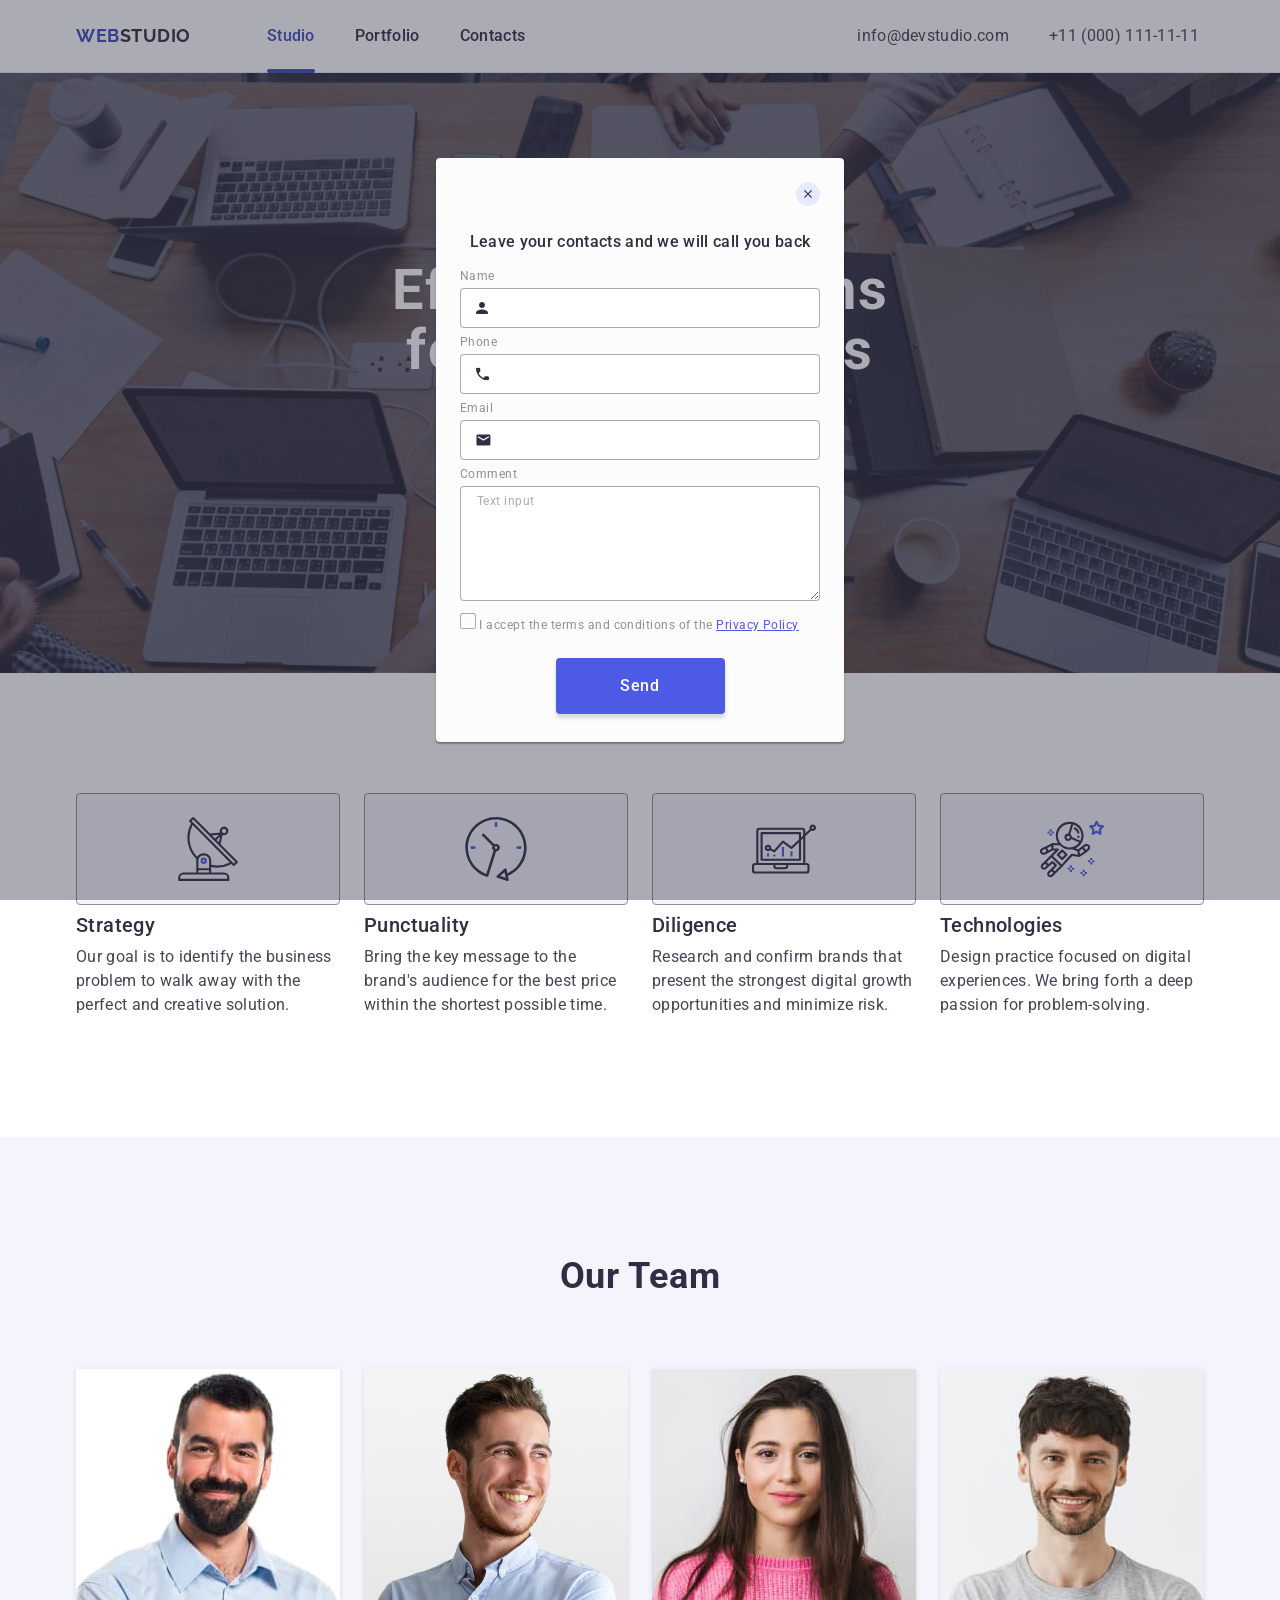
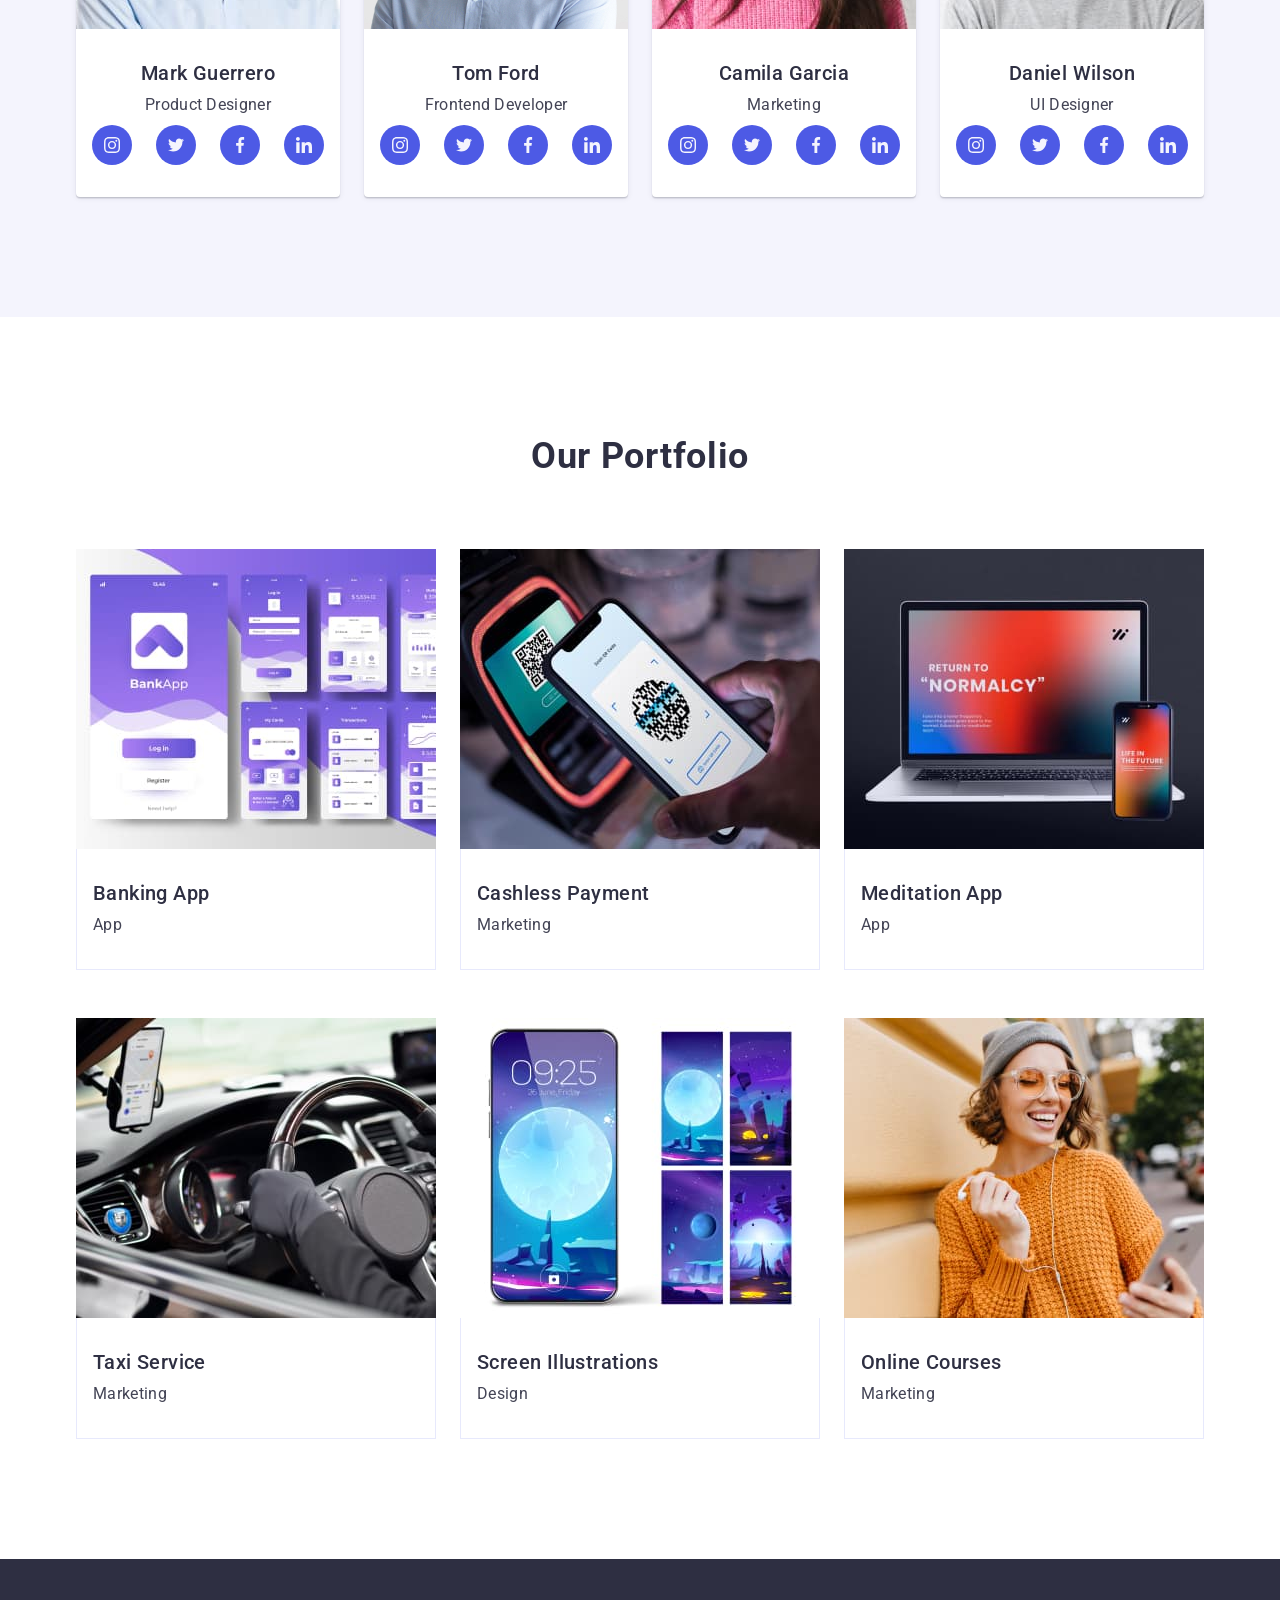
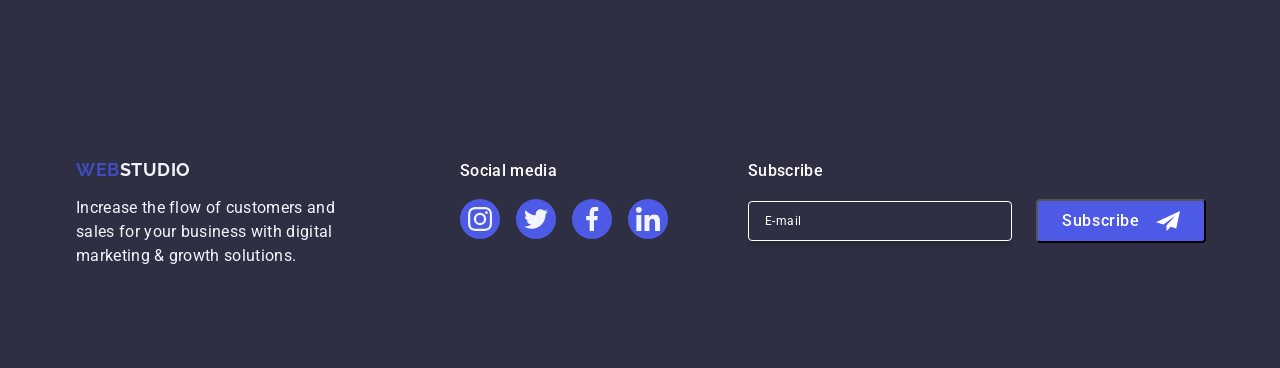
==== index.html @ b4b8e23f "update" ====
<!DOCTYPE html>
<html lang="en">
  <head>
    <meta charset="UTF-8">
    <meta name="viewport" content="width=device-width, initial-scale=1.0">
    <link rel="preconnect" href="https://fonts.googleapis.com">
    <link rel="preconnect" href="https://fonts.gstatic.com" crossorigin>
    <link
      href="https://fonts.googleapis.com/css2?family=Raleway:wght@700&family=Roboto:wght@400;500;700&display=swap"
      rel="stylesheet">
    <link
      rel="stylesheet"
      href="https://cdnjs.cloudflare.com/ajax/libs/modern-normalize/2.0.0/modern-normalize.min.css">
    <link rel="stylesheet" href="./css/styles.css">
    <title>Document</title>
  </head>

  <body>
    <!-- Header section -->
    <header class="header">
      <div class="container">
        <nav class="header__menu">
          <a class="logo" href="./index.html"
            >Web<span class="logo__header">Studio</span></a>
          <ul class="header__list">
            <li class="header__item">
              <a
                class="header__link header__link--effect header__link--active"
                href="./index.html"
                >Studio</a>
            </li>
            <li class="header__item">
              <a class="header__link header__link--effect" href="">Portfolio</a>
            </li>
            <li class="header__item">
              <a class="header__link header__link--effect" href="">Contacts</a>
            </li>
          </ul>
        </nav>
        <address class="header__address">
          <ul class="address__list">
            <li class="address__item">
              <a
                class="address__link address__link--effect"
                href="mailto:info@devstudio.com"
                >info@devstudio.com
              </a>
            </li>
            <li class="address__item">
              <a
                class="address__link address__link--effect"
                href="tel:+110001111111"
                >+11 (000) 111-11-11
              </a>
            </li>
          </ul>
        </address>
      </div>
    </header>

    <!-- Unique content -->
    <main class="main">
      <!-- Hero section -->
      <section class="hero">
        <div class="container">
          <h1 class="hero__title">Effective Solutions for Your Business</h1>
          <button class="hero__button hero__button--effect" type="button">
            Order Service
          </button>
        </div>
      </section>

      <!-- Our Benefits section -->
      <section class="benefits section">
        <div class="container">
          <h2 class="title visually-hidden">Our benefits</h2>
          <ul class="benefits__list">
            <li class="benefits__item">
              <div class="benefits__icons">
                <svg class="benefits__icon" width="64" height="64">
                  <use href="./images/icons.svg#icon-antenna"></use>
                </svg>
              </div>
              <h3 class="benefits__subtitle">Strategy</h3>
              <p class="benefits__text">
                Our goal is to identify the business problem to walk away with
                the perfect and creative solution.
              </p>
            </li>
            <li class="benefits__item">
              <div class="benefits__icons">
                <svg class="benefits__icon" width="64" height="64">
                  <use href="./images/icons.svg#icon-clock"></use>
                </svg>
              </div>
              <h3 class="benefits__subtitle">Punctuality</h3>
              <p class="benefits__text">
                Bring the key message to the brand's audience for the best price
                within the shortest possible time.
              </p>
            </li>
            <li class="benefits__item">
              <div class="benefits__icons">
                <svg class="benefits__icon" width="64" height="64">
                  <use href="./images/icons.svg#icon-diagram"></use>
                </svg>
              </div>
              <h3 class="benefits__subtitle">Diligence</h3>
              <p class="benefits__text">
                Research and confirm brands that present the strongest digital
                growth opportunities and minimize risk.
              </p>
            </li>
            <li class="benefits__item">
              <div class="benefits__icons">
                <svg class="benefits__icon" width="64" height="64">
                  <use href="./images/icons.svg#icon-astronaut"></use>
                </svg>
              </div>
              <h3 class="benefits__subtitle">Technologies</h3>
              <p class="benefits__text">
                Design practice focused on digital experiences. We bring forth a
                deep passion for problem-solving.
              </p>
            </li>
          </ul>
        </div>
      </section>

      <!-------------------- Our Team section --------------------->
      <section class="team section">
        <div class="container">
          <h2 class="title">Our Team</h2>
          <ul class="team__list">
            <li class="team__item">
              <img
                class="team__img"
                src="./images/Product_Designer.jpg"
                alt="Product Designer"
                width="264">
              <div class="card__content">
                <h3 class="team__subtitle">Mark Guerrero</h3>
                <p class="team__text">Product Designer</p>
                <ul class="socials">
                  <li class="socials__item">
                    <a href="" class="socials__link">
                      <svg class="socials__icon" width="16" height="16">
                        <use href="./images/icons.svg#icon-instagram"></use>
                      </svg>
                    </a>
                  </li>
                  <li class="socials__item">
                    <a href="" class="socials__link">
                      <svg class="socials__icon" width="16" height="16">
                        <use href="./images/icons.svg#icon-twitter"></use>
                      </svg>
                    </a>
                  </li>
                  <li class="socials__item">
                    <a href="" class="socials__link">
                      <svg class="socials__icon" width="16" height="16">
                        <use href="./images/icons.svg#icon-facebook"></use>
                      </svg>
                    </a>
                  </li>
                  <li class="socials__item">
                    <a href="" class="socials__link">
                      <svg class="socials__icon" width="16" height="16">
                        <use href="./images/icons.svg#icon-linkedin"></use>
                      </svg>
                    </a>
                  </li>
                </ul>
              </div>
            </li>
            <li class="team__item">
              <img
                class="team__img"
                src="./images/Frontend_Developer.jpg"
                alt="Frontend Developer"
                width="264">
              <div class="card__content">
                <h3 class="team__subtitle">Tom Ford</h3>
                <p class="team__text">Frontend Developer</p>
                <ul class="socials">
                  <li class="socials__item">
                    <a href="" class="socials__link">
                      <svg class="socials__icon" width="16" height="16">
                        <use href="./images/icons.svg#icon-instagram"></use>
                      </svg>
                    </a>
                  </li>
                  <li class="socials__item">
                    <a href="" class="socials__link">
                      <svg class="socials__icon" width="16" height="16">
                        <use href="./images/icons.svg#icon-twitter"></use>
                      </svg>
                    </a>
                  </li>
                  <li class="socials__item">
                    <a href="" class="socials__link">
                      <svg class="socials__icon" width="16" height="16">
                        <use href="./images/icons.svg#icon-facebook"></use>
                      </svg>
                    </a>
                  </li>
                  <li class="socials__item">
                    <a href="" class="socials__link">
                      <svg class="socials__icon" width="16" height="16">
                        <use href="./images/icons.svg#icon-linkedin"></use>
                      </svg>
                    </a>
                  </li>
                </ul>
              </div>
            </li>
            <li class="team__item">
              <img
                class="team__img"
                src="./images/Marketing.jpg"
                width="264"
                alt="Marketing">
              <div class="card__content">
                <h3 class="team__subtitle">Camila Garcia</h3>
                <p class="team__text">Marketing</p>
                <ul class="socials">
                  <li class="socials__item">
                    <a class="socials__link" href="">
                      <svg class="socials__icon" width="16" height="16">
                        <use href="./images/icons.svg#icon-instagram"></use>
                      </svg>
                    </a>
                  </li>
                  <li class="socials__item">
                    <a href="" class="socials__link">
                      <svg class="socials__icon" width="16" height="16">
                        <use href="./images/icons.svg#icon-twitter"></use>
                      </svg>
                    </a>
                  </li>
                  <li class="socials__item">
                    <a href="" class="socials__link">
                      <svg class="socials__icon" width="16" height="16">
                        <use href="./images/icons.svg#icon-facebook"></use>
                      </svg>
                    </a>
                  </li>
                  <li class="socials__item">
                    <a href="" class="socials__link">
                      <svg class="socials__icon" width="16" height="16">
                        <use href="./images/icons.svg#icon-linkedin"></use>
                      </svg>
                    </a>
                  </li>
                </ul>
              </div>
            </li>
            <li class="team__item">
              <img
                class="team__img"
                src="./images/UI_Designer.jpg"
                alt="UI Designer"
                width="264">
              <div class="card__content">
                <h3 class="team__subtitle">Daniel Wilson</h3>
                <p class="team__text">UI Designer</p>
                <ul class="socials">
                  <li class="socials__item">
                    <a href="" class="socials__link">
                      <svg class="socials__icon" width="16" height="16">
                        <use href="./images/icons.svg#icon-instagram"></use>
                      </svg>
                    </a>
                  </li>
                  <li class="socials__item">
                    <a href="" class="socials__link">
                      <svg class="socials__icon" width="16" height="16">
                        <use href="./images/icons.svg#icon-twitter"></use>
                      </svg>
                    </a>
                  </li>
                  <li class="socials__item">
                    <a href="" class="socials__link">
                      <svg class="socials__icon" width="16" height="16">
                        <use href="./images/icons.svg#icon-facebook"></use>
                      </svg>
                    </a>
                  </li>
                  <li class="socials__item">
                    <a href="" class="socials__link">
                      <svg class="socials__icon" width="16" height="16">
                        <use href="./images/icons.svg#icon-linkedin"></use>
                      </svg>
                    </a>
                  </li>
                </ul>
              </div>
            </li>
          </ul>
        </div>
      </section>

      <!-- Our Portfolio section -->
      <section class="portfolio section">
        <div class="container">
          <h2 class="title">Our Portfolio</h2>
          <ul class="portfolio__list">
            <li class="portfolio__item">
              <div class="wrapper">
                <img
                  class="portfolio__img"
                  src="./images/Banking_App.jpg"
                  alt="Banking App"
                  width="360">
                <p class="overlay">
                  14 Stylish and User-Friendly App Design Concepts · Task
                  Manager App · Calorie Tracker App · Exotic Fruit Ecommerce App
                  · Cloud Storage App
                </p>
              </div>
              <div class="card__content">
                <h3 class="portfolio__subtitle">Banking App</h3>
                <p class="portfolio__text">App</p>
              </div>
            </li>
            <li class="portfolio__item">
              <div class="wrapper">
                <img
                  class="portfolio__img"
                  src="./images/Cashless_Payment.jpg"
                  alt="Cashless Payment"
                  width="360">
                <p class="overlay">
                  14 Stylish and User-Friendly App Design Concepts · Task
                  Manager App · Calorie Tracker App · Exotic Fruit Ecommerce App
                  · Cloud Storage App
                </p>
              </div>
              <div class="card__content">
                <h3 class="portfolio__subtitle">Cashless Payment</h3>
                <p class="portfolio__text">Marketing</p>
              </div>
            </li>
            <li class="portfolio__item">
              <div class="wrapper">
                <img
                  class="portfolio__img"
                  src="./images/Meditation_App.jpg"
                  alt="Meditation App"
                  width="360">
                <p class="overlay">
                  14 Stylish and User-Friendly App Design Concepts · Task
                  Manager App · Calorie Tracker App · Exotic Fruit Ecommerce App
                  · Cloud Storage App
                </p>
              </div>
              <div class="card__content">
                <h3 class="portfolio__subtitle">Meditation App</h3>
                <p class="portfolio__text">App</p>
              </div>
            </li>
            <li class="portfolio__item">
              <div class="wrapper">
                <img
                  class="portfolio__img"
                  src="./images/Taxi_Service.jpg"
                  alt="Taxi Service"
                  width="360">
                <p class="overlay">
                  14 Stylish and User-Friendly App Design Concepts · Task
                  Manager App · Calorie Tracker App · Exotic Fruit Ecommerce App
                  · Cloud Storage App
                </p>
              </div>
              <div class="card__content">
                <h3 class="portfolio__subtitle">Taxi Service</h3>
                <p class="portfolio__text">Marketing</p>
              </div>
            </li>
            <li class="portfolio__item">
              <div class="wrapper">
                <img
                  class="portfolio__img"
                  src="./images/Screen_Illustrations.jpg"
                  alt="Screen Illustrations"
                  width="360">
                <p class="overlay">
                  14 Stylish and User-Friendly App Design Concepts · Task
                  Manager App · Calorie Tracker App · Exotic Fruit Ecommerce App
                  · Cloud Storage App
                </p>
              </div>
              <div class="card__content">
                <h3 class="portfolio__subtitle">Screen Illustrations</h3>
                <p class="portfolio__text">Design</p>
              </div>
            </li>
            <li class="portfolio__item">
              <div class="wrapper">
                <img
                  class="portfolio__img"
                  src="./images/Online_Courses.jpg"
                  alt="Online Courses"
                  width="360">
                <p class="overlay">
                  14 Stylish and User-Friendly App Design Concepts · Task
                  Manager App · Calorie Tracker App · Exotic Fruit Ecommerce App
                  · Cloud Storage App
                </p>
              </div>
              <div class="card__content">
                <h3 class="portfolio__subtitle">Online Courses</h3>
                <p class="portfolio__text">Marketing</p>
              </div>
            </li>
          </ul>
        </div>
      </section>
    </main>

    <!-- Footer section -->
    <footer class="footer">
      <div class="container">
        <div class="footer__logo">
          <a class="logo" href="./index.html"
            >Web<span class="logo__footer">Studio</span>
          </a>
          <p class="footer__text">
            Increase the flow of customers and sales for your business with
            digital marketing & growth solutions.
          </p>
        </div>
        <div class="footer__icons">
          <p class="title__icons">Social media</p>
          <ul class="socials">
            <li class="socials__item">
              <a class="socials__link" href="">
                <svg class="socials__icon" width="24" height="24">
                  <use href="./images/icons.svg#icon-instagram"></use>
                </svg>
              </a>
            </li>
            <li class="socials__item">
              <a href="" class="socials__link">
                <svg class="socials__icon" width="24" height="24">
                  <use href="./images/icons.svg#icon-twitter"></use>
                </svg>
              </a>
            </li>
            <li class="socials__item">
              <a href="" class="socials__link">
                <svg class="socials__icon" width="24" height="24">
                  <use href="./images/icons.svg#icon-facebook"></use>
                </svg>
              </a>
            </li>
            <li class="socials__item">
              <a href="" class="socials__link">
                <svg class="socials__icon" width="24" height="24">
                  <use href="./images/icons.svg#icon-linkedin"></use>
                </svg>
              </a>
            </li>
          </ul>
        </div>
        <!-- Footer form -->
        <div class="footer__subscribe">
        <p class="subscribe__title">Subscribe</p>
        <form class="subscribe__form" name="subscribe">
          <label class="subscribe__filed">
            <input class="subscribe__input" type="email" placeholder="E-mail">
          </label>
          <button class="subscribe__button" type="submit">
            Subscribe
            <svg class="subscribe__icon" width="24" height="24">
              <use href="./images/icons.svg#icon-subscribe">
              </use>
            </svg>
          </button>
        </form>
        </div>
      </div>
    </footer>

    <!-- Modal window -->
    <div class="backdrop is-open">
      <div class="modal">
        <button class="modal__btn" type="button" aria-label="Modal close button">
          <svg class="modal-btn-icon" width="8" height="8">
            <use href="./images/icons.svg#icon-modal-close"></use>
          </svg>
        </button>
        <p class="modal-caption">Leave your contacts and we will call you back</p>
        <form class="modal-form" name="modal">
          <div class="modal__wrapper">
            <label class="form-label" for="user_name">Name</label>
            <div class="form-field">
              <input 
              class="form-input"
              type="text" 
              id="user_name" 
              name="user_name"/>
              <svg class="form-icon" width="12" height="12">
                <use href="./images/icons.svg#icon-modal-name"></use>
              </svg>
            </div>
            <label class="form-label" for="user_phone">Phone</label>
            <div class="form-field">
              <input 
              class="form-input" 
              type="tel" 
              id="user_name" 
              name="user_phone"/>
              <svg class="form-icon" width="13" height="13">
                <use href="./images/icons.svg#icon-modal-phone"></use>
              </svg>
            </div>
            <label class="form-label" for="user_email">Email</label>
            <div class="form-field">
              <input 
              class="form-input" 
              type="email" 
              id="user_name" 
              name="user_email"/>
              <svg class="form-icon" width="15" height="12">
                <use href="./images/icons.svg#icon-modal-email"></use>
              </svg>
            </div>
            <div class="form-field">
              <label class="form-label" for="user_message">Comment</label>
              <textarea 
              class="form-message"
              name="user-message" 
              id="user-message" 
              rows="7" 
              placeholder="Text input"></textarea>
            </div>
            <label class="form__agreement">
              <input class="checkbox visually-hidden" type="checkbox" name="user_agreement">
              <span class="agreement__checkbox" width="16" height="16">
                <svg class="agreement__icon" width="16" height="16">
                <use href="./images/icons.svg#icon-modal-checkbox"></use>
              </svg>
              </span>
              I accept the terms and conditions of the 
              <a class="agreement__link"  href="">Privacy Policy</a>
            </input>
            </label>
            <button class="form__btn"  type="submit">Send</button>
          </div>
        </form>
      </div>
    </div>
  </body>
</html>
---- css/styles.css ----
/* Reset styles */
   h1, h2, h3, h4, h5, h6, p {
      margin: 0;
   }

   ul, ol  {
   list-style-type: none;
   margin: 0;
   padding: 0;
   }

   a {
   color: currentColor;
   text-decoration: none;
   }
   
   button {
   font-family: inherit;
   color: currentColor;
   background-color: transparent;
   cursor: pointer;
   }
   
   img {
   display: block;
   max-width: 100%;
   height: auto;
   }

:focus {
   outline: none;
}

/* Common styles */

body {font-family:"Roboto", sans-serif; 
   background-color: #FFFFFF;
   color: #434455;
}

h2 {
   text-align: center;
   color: #2E2F42;
   font-size: 36px;
   font-weight: 700;
   line-height: 1.11;
   letter-spacing: 0.72px;
   text-transform: capitalize;
}

h3 {
   color: #2E2F42;
   font-size: 20px;
   font-weight: 500;
   line-height: 1.2;
   letter-spacing: 0.4px;
}

p {
   font-size: 16px;
   font-weight: 400;
   line-height: 1.5;
   letter-spacing: 0.32px;
}

.container {
   width: 1158px;
   padding-right: 15px;
   padding-left: 15px;
   margin-right: auto;
   margin-left: auto;
}

.section {
   padding-top: 120px;
   padding-bottom: 120px;
}

.card__content {
   padding-top: 32px;
   padding-bottom: 32px;
}

.visually-hidden {
   position: absolute;
   width: 1px;
   height: 1px;
   margin: -1px;
   border: 0;
   padding: 0;
   white-space: nowrap;
   clip-path: inset(100%);
   clip: rect(0 0 0 0);
   overflow: hidden;
}

 /* Header section */

.header {
   border-bottom: 1px solid #e7e9fc;
   box-shadow: 0px 1px 6px 0px rgba(46, 47, 66, 0.08), 0px 1px 1px 0px rgba(46, 47, 66, 0.16), 0px 2px 1px 0px rgba(46, 47, 66, 0.08);
}

.header .container {
   display: flex;
   align-items: center;
}

.header__menu {
   display: flex;
   align-items: center;
}

.logo {
   display: block;
   margin-right: 76px;

   color: #404bbf;
   font-family: "Raleway", sans-serif;
   font-weight: 700;
   font-size: 18px;
   line-height: 1.17;
   letter-spacing: 0.54px;
   text-transform: uppercase;
}

.logo__header {
   color: #2E2F42;
}

.header__list {
   display: flex;
   margin-right: 332px;
}

.header__item {
   margin-right: 40px;
   
}

.header__item:last-child {
   margin-right: 0;
}

.header__link {
   position: relative;
   display: block;
   padding-top: 24px;
   padding-bottom: 24px;

   color: #2E2F42;
   font-size: 16px;
   font-weight: 500;
   line-height: 1.5;
   letter-spacing: 0.32px;

   transition: color 250ms cubic-bezier(0.4, 0, 0.2, 1);
}

.header__link--active::after {
   content: "";
   position: absolute;
   bottom: -1px;
   display: block;
   width: 100%;
   height: 4px;
   border-radius: 2px;
   background:#404bbf;
}

.header__link--active {
   color:#404bbf;
}

.header__link--effect:focus,
.header__link--effect:hover {
   color: #404bbf;
}

address {
   font-style: normal;
} 

.address__list {
   display: flex;
   gap: 40px;
}

.address__link {
   display: block;
   padding-top: 24px;
   padding-bottom: 24px;
   transition: color 250ms cubic-bezier(0.4, 0, 0.2, 1);
}

.address__link--effect:focus,
.address__link--effect:hover {
   color:#404bbf;
}

.address__link, .benefits__text, .team__text, .portfolio__text {
   color: #434455;
   font-size: 16px;
   line-height: 1.5;
   letter-spacing: 0.32px;
}


/* Hero section */
.hero {
   max-width: 1440px;
   margin-left: auto;
   margin-right: auto;
   padding-top: 188px;
   padding-bottom: 188px;
   
   text-align: center;
   
   background-image: 
   linear-gradient(
      to bottom, 
      rgba(46, 47, 66, 0.70), 
      rgba(46, 47, 66, 0.70)
      ), 
      url(../images/people-office.jpg);
   background-repeat: no-repeat;
   background-size: cover;
   background-position: center;
}

.hero .container {
   padding-top: 0;
   padding-bottom: 0;
   
}

.hero__title {
   max-width: 496px;
   margin-right: auto;
   margin-left: auto;
   margin-bottom: 48px;
   color: #FFF;
   font-size: 56px;
   font-weight: 700;
   line-height: 1.07;
   letter-spacing: 1.12px;
}

.hero__button {
   display: block;
   min-width: 169px;
   height: 56px;
   padding: 15px 31px;
   margin-right: auto;
   margin-left: auto;

   
   background-color: #4D5AE5;
   color: #FFF;
   font-size: 16px;
   font-weight: 500;
   line-height: 1.5;
   letter-spacing: 0.64px;
      
   cursor: pointer;

   border: none;
   border-radius: 4px;
   box-shadow: 0px 4px 4px 0px rgba(0, 0, 0, 0.15);

   
   transition: background-color 250ms cubic-bezier(0.4, 0, 0.2, 1);
}

.hero__button--effect:focus,
.hero__button--effect:hover {
   background-color: #404BBF; 
}

/* Our Benefits section */
.benefits__list {
   display: flex;
   gap: 24px;
}

.benefits__item {
   width: 264px;
}

.benefits__subtitle {
   margin-bottom: 8px;
}

.benefits__icons {
   display: flex;
   width: 264px;
   height: 112px;
   justify-content: center;
   align-items: center;
   background-color: #F4F4FD;
   border: 1px solid #8E8F99;
   border-radius: 4px;
   margin-bottom: 8px;
   }


/* Our Team section */
.team {
   background-color: #F4F4FD;
}

.team .title {
   margin-bottom: 72px;
}

.team__list {
   display: flex;
   gap: 24px;
}

.team__item {
   background-color: #FFFFFF;
   border-radius: 0px 0px 4px 4px;
   box-shadow: 0px 2px 1px 0px rgba(46, 47, 66, 0.08), 0px 1px 1px 0px rgba(46, 47, 66, 0.16), 0px 1px 6px 0px rgba(46, 47, 66, 0.08);
   transition: box-shadow 2550ms cubic-bezier(0.4, 0, 0.2, 1);;
}

.team__item:hover,
.team__item:focus { 
   box-shadow: 0px 1px 6px rgba(46, 47, 66, 0.08),
         0px 1px 1px rgba(46, 47, 66, 0.16),
         0px 1px 1px rgba(46, 47, 66, 0.08);
}

.team .card__content {
   text-align: center;
}

.team__subtitle {
   margin-bottom: 8px;
}

.socials {
   display: flex;
   justify-content: center;
   align-items: center;
   gap: 24px;
   margin-top: 8px;
}

.socials__item {
   width: 40px;
   height: 40px;
}

.socials__link {
   display: flex;
   justify-content: center;
   align-items: center;
   width: 100%;
   height: 100%;
   fill:#f4f4fd;
   background-color: #4D5AE5;
   border-radius: 50%;
   transition: background-color 250ms cubic-bezier(0.4, 0, 0.2, 1);
   
}
.socials__link:hover,
.socials__link:focus {
   background-color: #404BBF;
}


/* Our Portfolio section */

.portfolio .title {
   margin-bottom: 72px;
}

.portfolio__list {
   display: flex;
   flex-wrap: wrap;
   column-gap: 24px;
   row-gap: 48px;
}

.portfolio__item {
   width: calc((100% - 48px) / 3);
   
   transition: box-shadow 250ms cubic-bezier(0.4, 0, 0.2, 1);
   transform: translateY();
}

.portfolio__item:hover,
.portfolio__item:focus {
box-shadow: 0px 1px 6px rgba(46, 47, 66, 0.08),
      0px 1px 1px rgba(46, 47, 66, 0.16),
      0px 2px 1px rgba(46, 47, 66, 0.08);
}

.portfolio__item:hover .overlay {
   transform: translateY(0);
   
}

.portfolio .card__content {
   padding: 32px 16px;
   border: 1px solid #e7e9fc;
   border-top: none;
}

.portfolio__subtitle {
   margin-bottom: 8px;
}

.wrapper {
   position: relative;
   overflow: hidden;
}
.overlay {
   position:absolute;
   bottom: 0;
   left: 0;
   width: 100%;
   height: 100%;
   display: flex;
   justify-content: center;
   padding: 40px 32px;
   background-color: #4D5AE5;

   color: #F4F4FD;
   font-family: Roboto;
   transform: translateY(100%);
   transition: transform 250ms cubic-bezier(0.4, 0, 0.2, 1);
}

/* Footer section */
.footer {
   background-color: #2E2F42;
   padding-top: 100px;
   padding-bottom: 100px;
}

.footer .container {
   display: flex;
   align-items: baseline;
}

.footer__logo {
   margin-right: 120px;
}

.footer .logo {
   display: inline-block;
   margin-bottom: 16px;
}

.logo__footer {
   color: #F4F4FD;
}

.footer__text {
   width: 264px;
   color: #F4F4FD;
}

.title__icons {
   margin-bottom: 16px;
   color: white;
   font-family: Roboto;
   font-size: 16px;
   font-style: normal;
   font-weight: 500;
   line-height: 24px;
   letter-spacing: 0.32px;
}

.footer__icons {
   margin-right: 80px;
}

.footer__icons .socials {
   gap: 16px;
}

.footer__icons .socials__link:hover,
.footer__icons .socials__link:focus {
   background-color: #31D0AA;
}

.footer__subscribe {
   justify-content: center;
   align-items: center;
}

.subscribe__title {
   margin-top: 100px;
   color: var(--WHITE, #FFF);
   font-family: Roboto;
   font-size: 16px;
   font-style: normal;
   font-weight: 500;
   line-height: 1.5; 
   letter-spacing: 0.32px;
}

.subscribe__form {
   display: flex;
   margin-top: 16px;
   align-items: center;
   gap: 24px;
}

.subscribe__input {
   width: 264px;
   height: 40px;
   padding: 8px 16px;

   border-radius: 4px;
   border: 1px solid #FFF;
   box-shadow: 0px 4px 4px 0px rgba(0, 0, 0, 0.15);
   background: #2E2F42;
   outline: transparent;
   color: #FFF;
   font-family: Roboto;
   font-size: 12px;
   line-height: 2.0; 
   letter-spacing: 0.48px;
}

.subscribe__input::placeholder {
   color: currentColor;
}

.subscribe__input:focus {
   border-color: #4D5AE5;
}

.subscribe__button {
   display: flex;
   color: #FFF;
   gap: 16px;
   padding: 8px 24px;
   border-radius: 4px;
   background: #4D5AE5;

   text-align: center;
   font-family: Roboto;
   font-size: 16px;
   font-weight: 500;
   line-height: 1.5; 
   letter-spacing: 0.64px;
}

.subscribe__icon {
   fill: #FFFFFF;
}

/* Modal window */
.backdrop {
   position: fixed;
   top: 0;
   left: 0;
   display: flex;
   align-items: center;
   justify-content: center;
   width: 100vw;
   height: 100vh;
   background-color: rgba(46, 47, 66, 0.4);
   transition: opacity 250ms  ecubic-bezier(0.4, 0, 0.2, 1)n, visibility 250ms cubic-bezier(0.4, 0, 0.2, 1);
   opacity: 0;
   visibility: hidden;
   pointer-events: none;
}

.backdrop.is-open {
   opacity: 1;
   visibility: visible;
   pointer-events: initial;
}

.modal {
   position: relative;
   width: 408px;
   min-height: 584px;
   border-radius: 4px;
   box-shadow: 0 1px 1px 0 rgba(0, 0, 0, 0.14), 0 1px 3px 0 rgba(0, 0, 0, 0.12), 0 2px 1px 0 rgba(0, 0, 0, 0.2);
   background: #FCFCFC;
   padding: 24px;
   padding-top: 72px;
   }

.modal__btn {
   position: absolute;
   top: 24px;
   right: 24px;

   display: flex;
   align-items: center;
   justify-content: center;

   width: 24px;
   height: 24px;

   border-radius: 50%;
   border: 1px solid #E7E9FC;
   background-color: #E7E9FC;
   transition: border-color 250ms cubic-bezier(0.4, 0, 0.2, 1);
}

.modal-btn-icon {
   fill: #2E2F42;
}

.modal__btn:focus {
   background-color: #404BBF;
} 

.modal-caption {
   margin-bottom: 16px;
   color: #2E2F42;
   text-align: center;
   font-family: Roboto;
   font-size: 16px;
   font-weight: 500;
   line-height: 1.5; 
   letter-spacing: 0.32px;
}

.modal-wrapper {
   margin-bottom: 16px;
}
.form-label {
   display: block;
   margin-bottom: 4px;
   color:  #8E8F99;
   font-family: Roboto;
   font-size: 12px;
   line-height: 1.16;
   letter-spacing: 0.48px;
}

.form-field {
   position: relative;
   margin-bottom: 8px;
}

.form-input {
   width: 100%;
   height: 40px;
   padding-left: 38px;
   border-radius: 4px;
   border: 1px solid #2E2F4266;
   outline: none;
   transition: border-color 250ms cubic-bezier(0.4, 0, 0.2, 1);

   font-family: Roboto;
   font-size: 12px;
   font-weight: 400;
   line-height: 1.16; 
   letter-spacing: 0.48px;
}

.form-input:focus {
   border-color: #4D5AE5;
}

.form-icon {
   position: absolute;
   top: 50%;
   left: 16px;
   transform: translateY(-50%);
   fill: #2E2F42;
   transition: border-color 200ms cubic-bezier(0.4, 0, 0.2, 1);
}

.form-input:focus + .form-icon {
   fill: #4D5AE5;
}

.form-message {
   width: 100%;
   border-radius: 4px;
   border: 1px solid #2E2F4266;
   outline: none;
   padding: 8px 16px;
   font-family: Roboto;
   font-size: 12px;
   font-weight: 400;
   line-height: 1.16; 
   letter-spacing: 0.48px;

   transition: border-color 250ms cubic-bezier(0.4, 0, 0.2, 1);
}

.form-message:focus {
   border-color: #4D5AE5;
}

.form-message::placeholder {
   color: #2E2F4266;
}

.form__agreement {
   display: block;
   margin-bottom: 24px;

   color: #8E8F99;
   font-family: Roboto;
   font-size: 12px;
   font-weight: 400;
   line-height: 1.16;
   letter-spacing: 0.48px;

   user-select: none;
}

.checkbox:checked + .agreement__checkbox {
   background-color: #404BBF;
   border-color: #404BBF;
}

.checkbox:checked + .agreement__checkbox > .agreement__icon {
   opacity: 1;
}

.agreement__checkbox {
   display: inline-flex;
   align-items: center;
   justify-content: center;
   width: 16px;
   height: 16px;

   border-radius: 2px;
   border: 1px solid rgba(46, 47, 66, 0.40);

   cursor: pointer;
}

.agreement__icon {
   opacity: 0;
}

.agreement__link {
   color: #4D5AE5;
   font-family: Roboto;
   font-size: 12px;
   line-height: 1.33;
   letter-spacing: 0.48px;
   text-decoration-line: underline;
}

.form__btn {
   display: block;
   min-width: 169px;
   min-height: 56px;
   padding: 15px 31px;
   margin-right: auto;
   margin-left: auto;

   
   background-color: #4D5AE5;
   color: #FFF;
   font-size: 16px;
   font-weight: 500;
   line-height: 1.5;
   letter-spacing: 0.64px;
      
   cursor: pointer;

   border: none;
   border-radius: 4px;
   box-shadow: 0px 4px 4px 0px rgba(0, 0, 0, 0.15);

   transition: border-color 250ms cubic-bezier(0.4, 0, 0.2, 1);
}

.form__btn:focus,
.form__btn:hover {
   background-color: #404BBF;

}
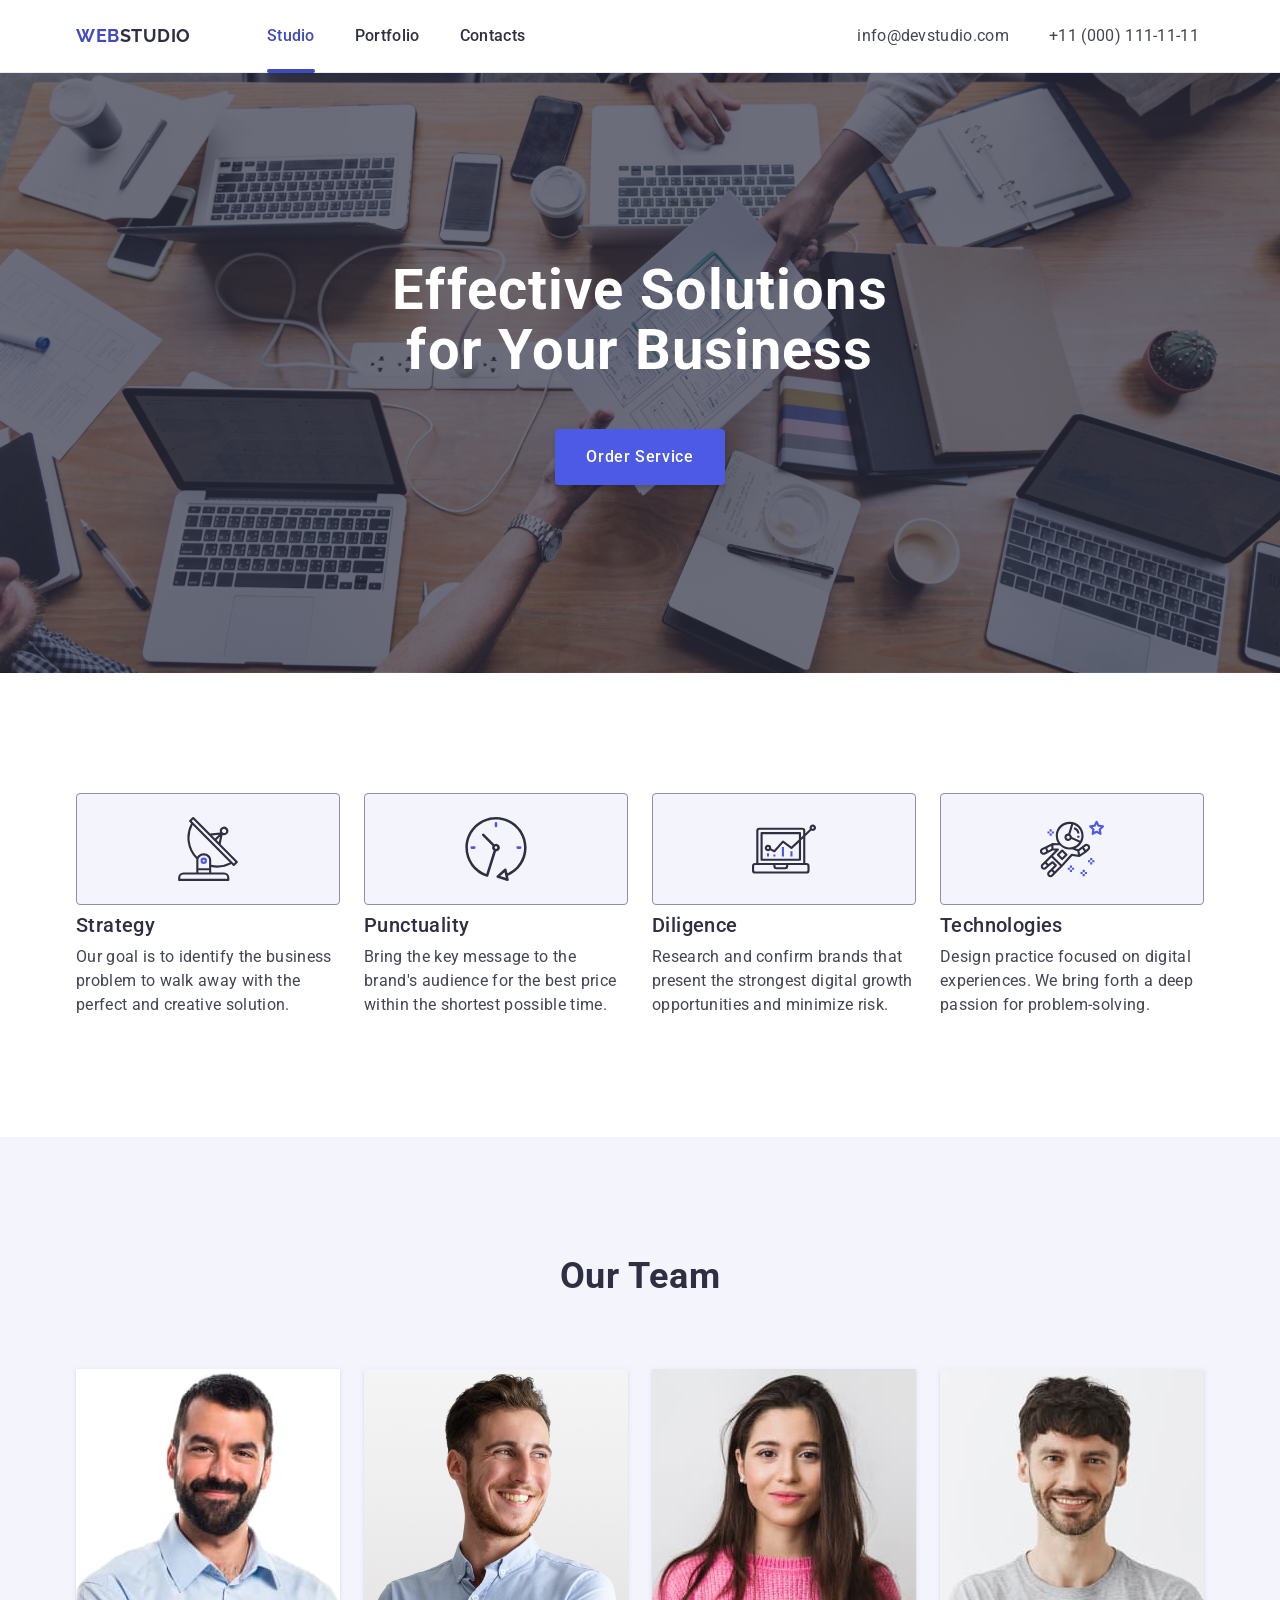
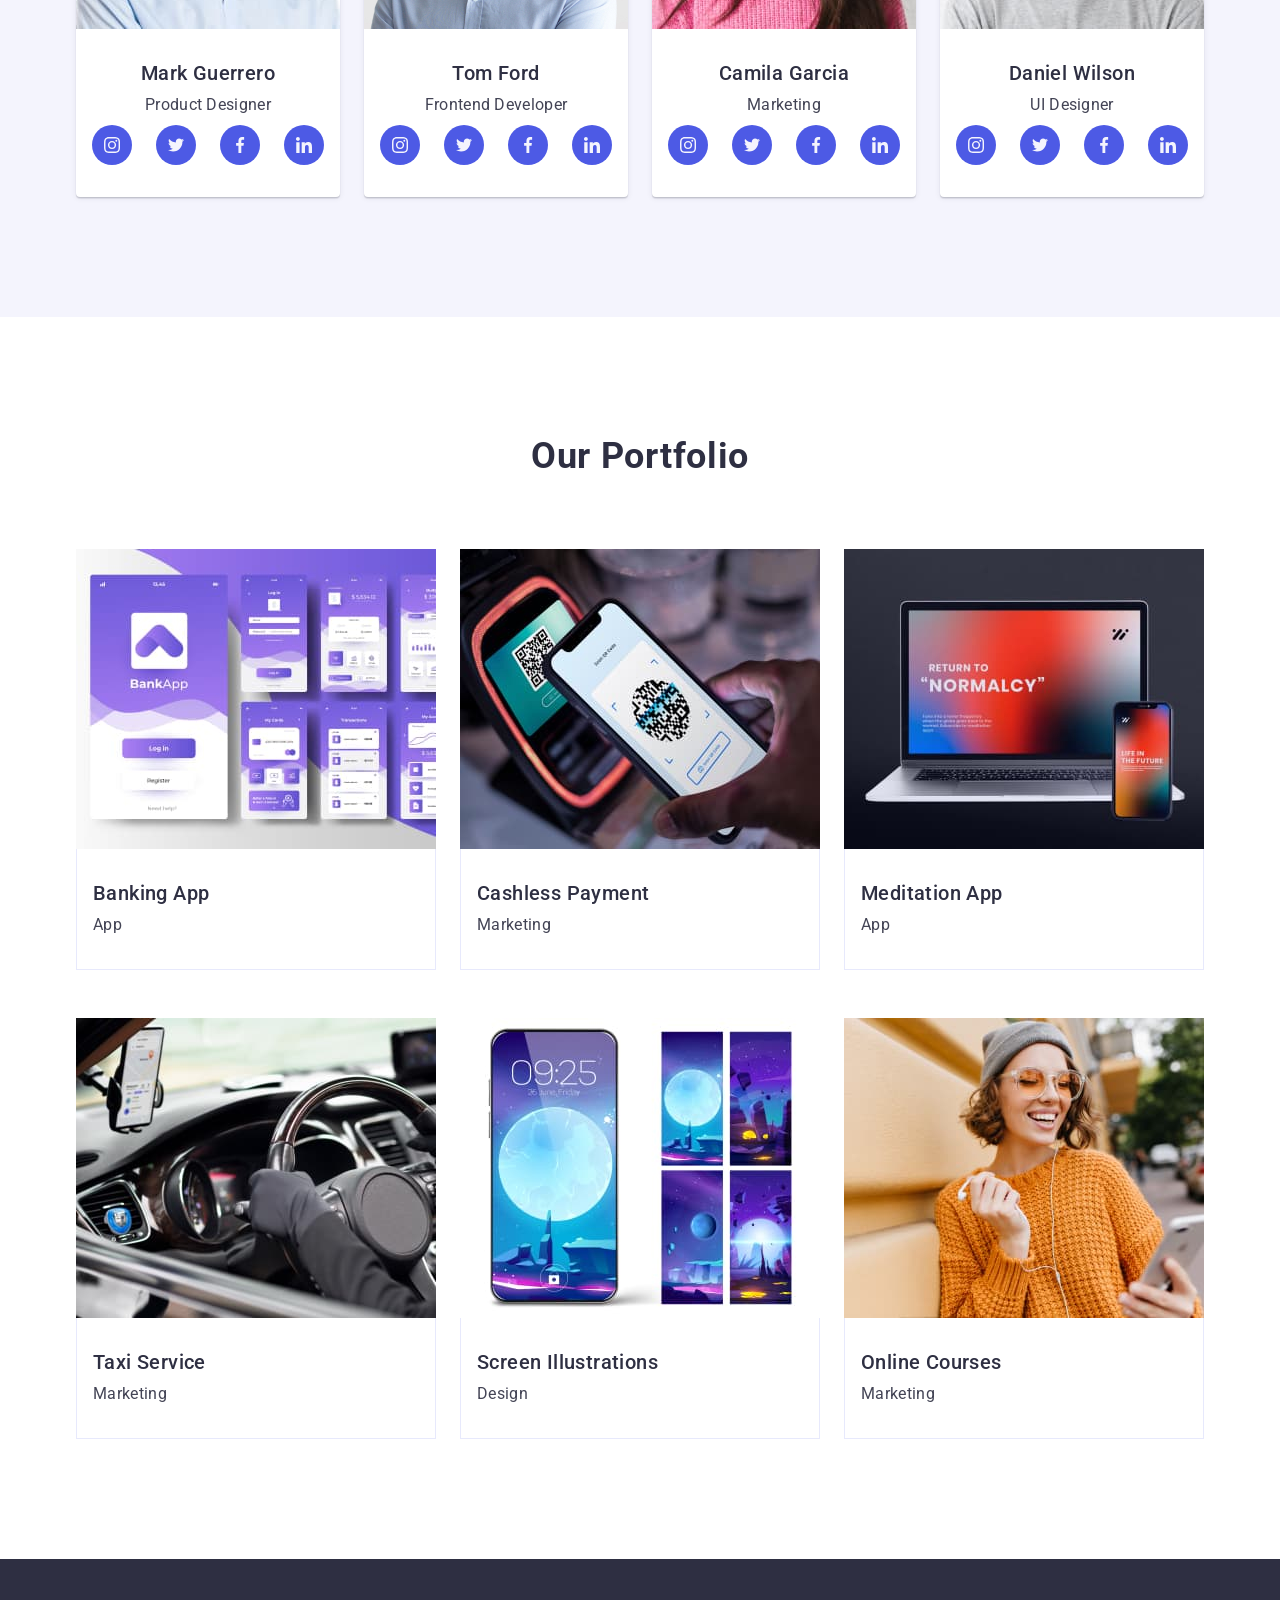
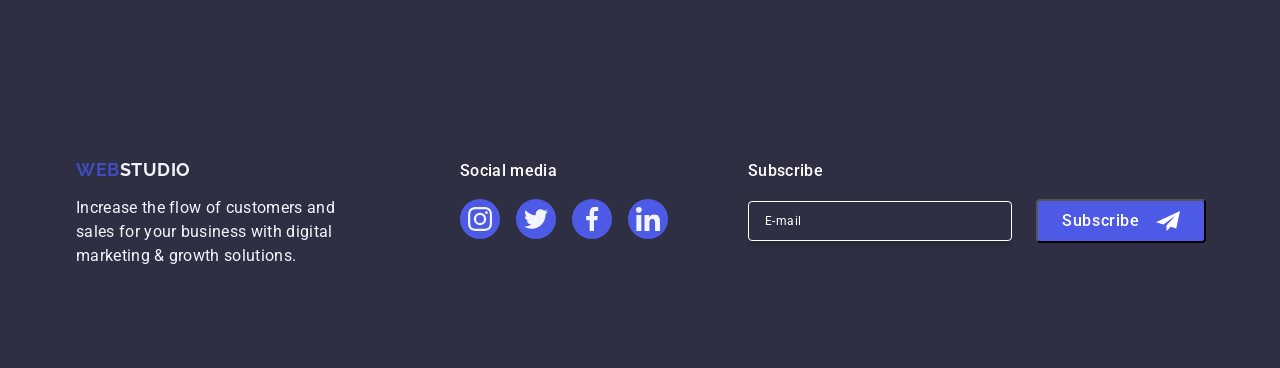
==== commit c25ec107: "update_2" ====
--- a/index.html
+++ b/index.html
@@ -483,7 +483,7 @@
     </footer>
 
     <!-- Modal window -->
-    <div class="backdrop is-open">
+    <div class="backdrop">
       <div class="modal">
         <button class="modal__btn" type="button" aria-label="Modal close button">
           <svg class="modal-btn-icon" width="8" height="8">
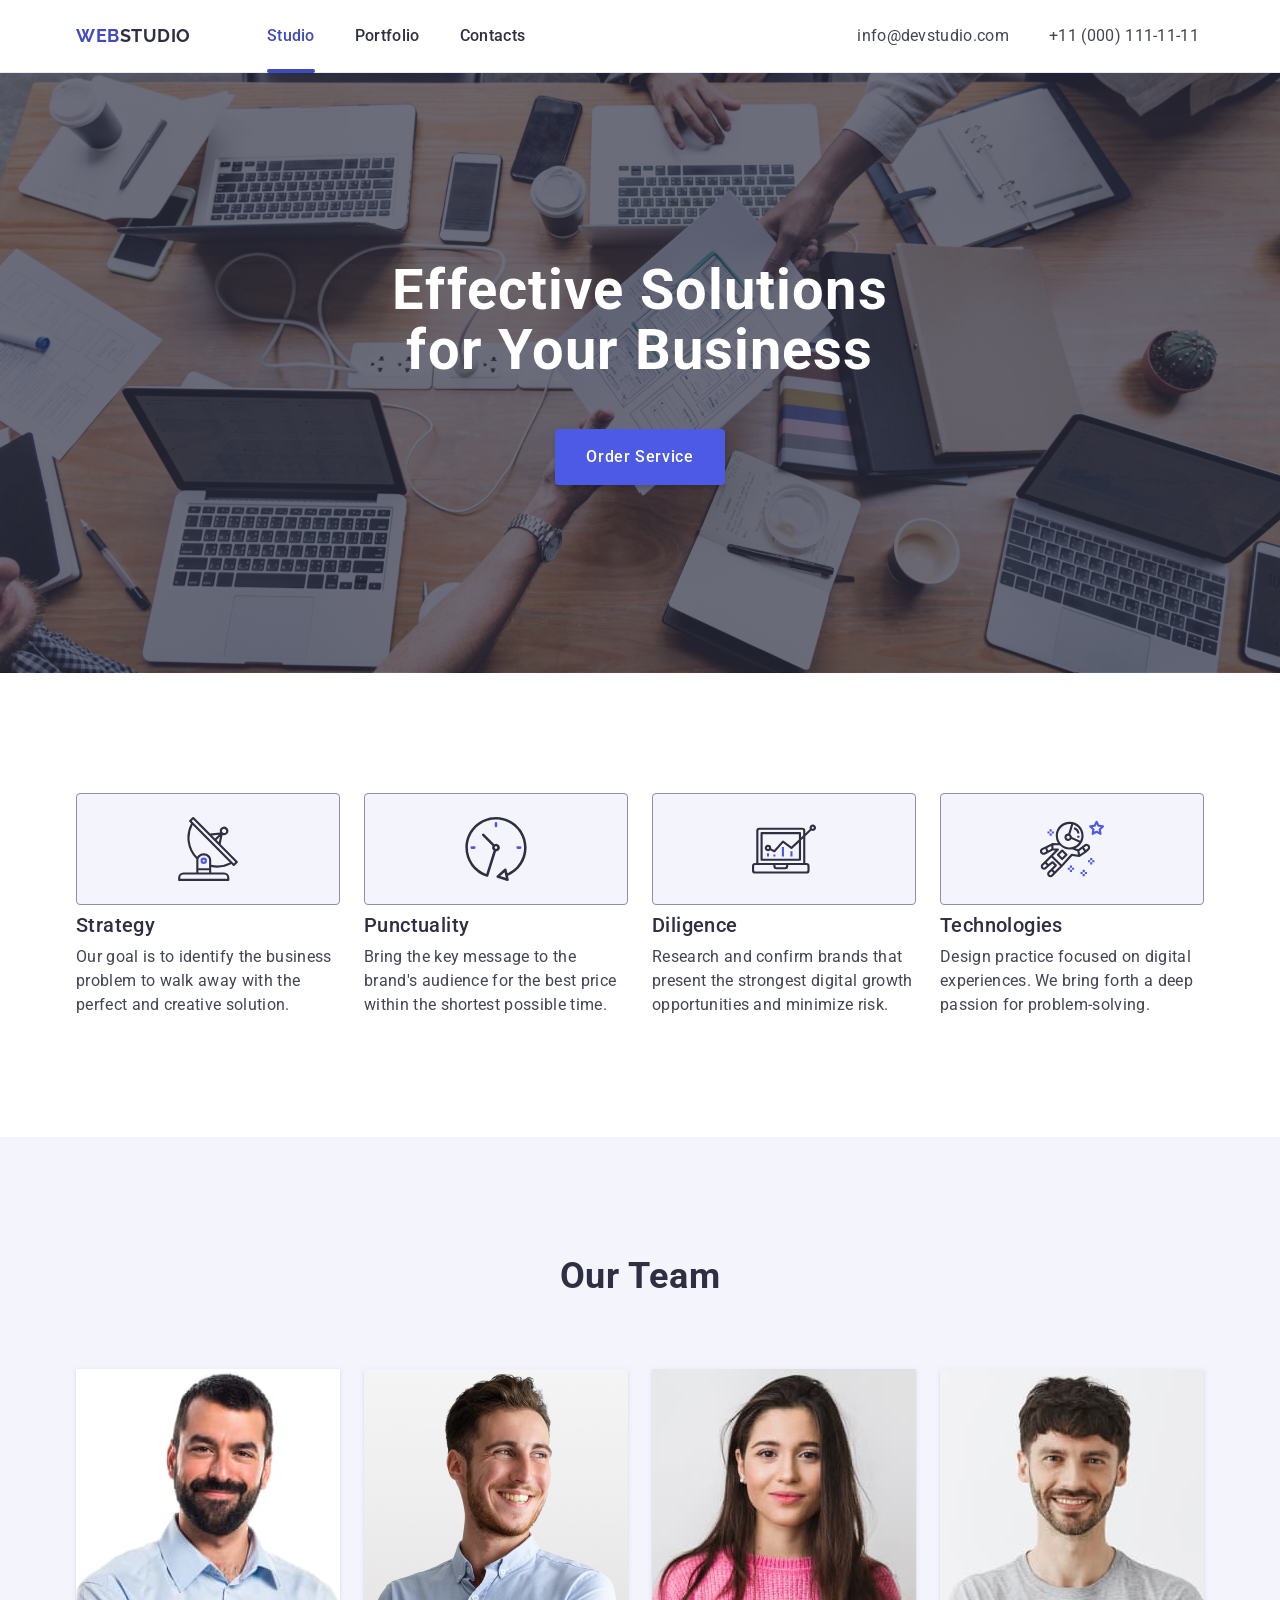
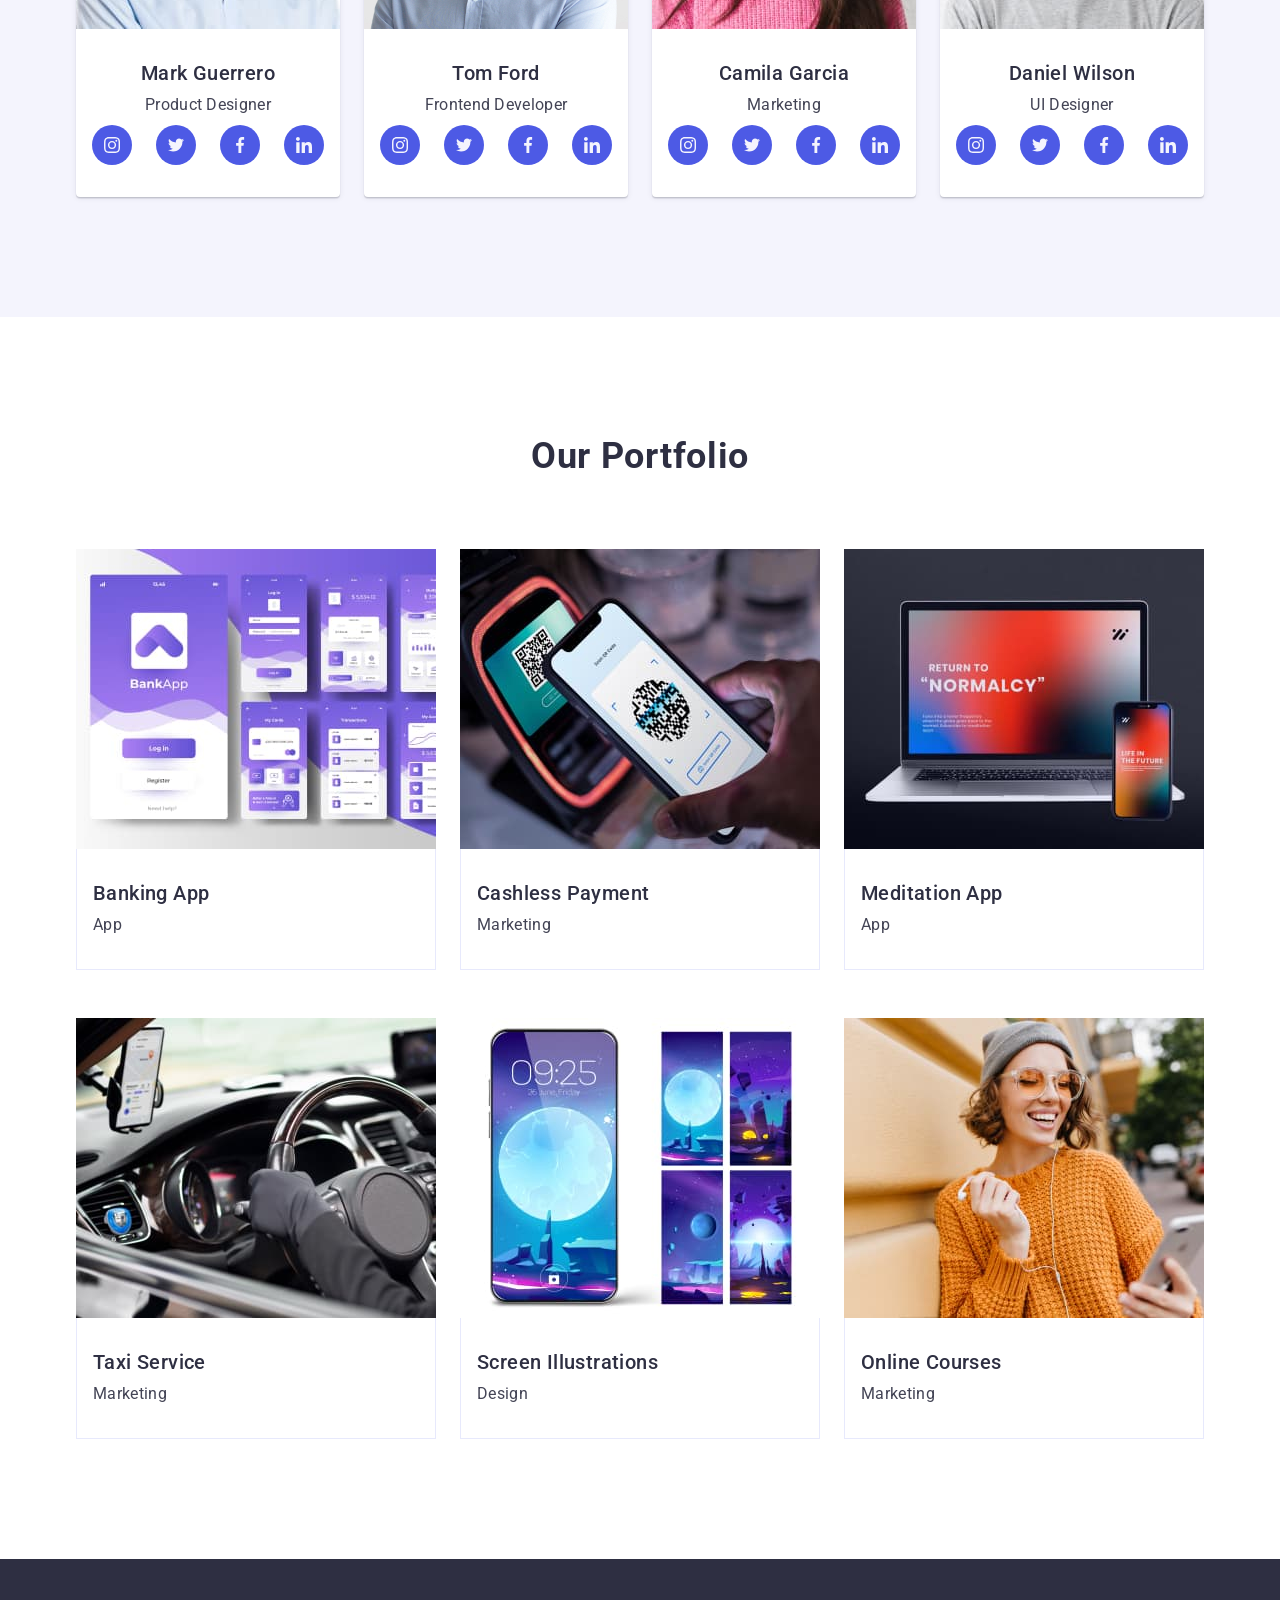
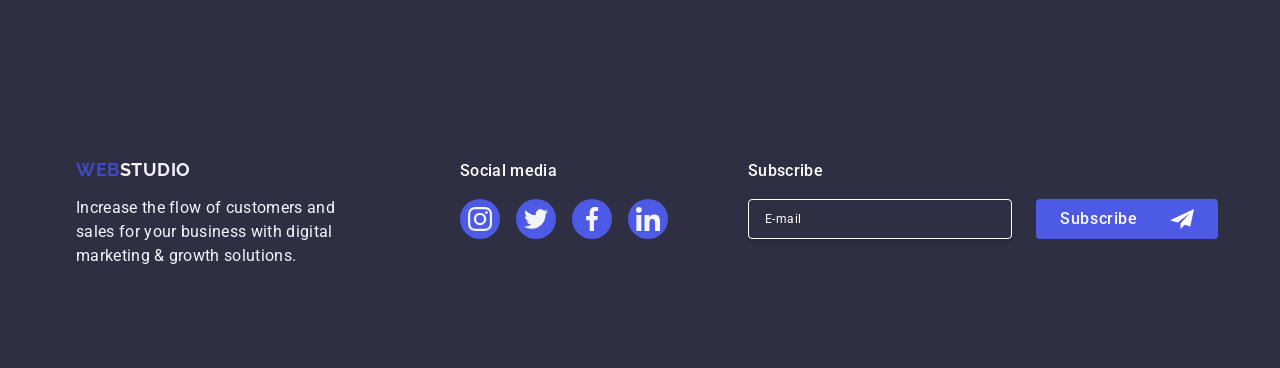
==== commit aac7307c: "update_3" ====
--- a/index.html
+++ b/index.html
@@ -468,7 +468,7 @@
         <p class="subscribe__title">Subscribe</p>
         <form class="subscribe__form" name="subscribe">
           <label class="subscribe__filed">
-            <input class="subscribe__input" type="email" placeholder="E-mail">
+            <input class="subscribe__input" type="email" name="subscribe" placeholder="E-mail">
           </label>
           <button class="subscribe__button" type="submit">
             Subscribe
@@ -493,13 +493,13 @@
         <p class="modal-caption">Leave your contacts and we will call you back</p>
         <form class="modal-form" name="modal">
           <div class="modal__wrapper">
-            <label class="form-label" for="user_name">Name</label>
+            <label class="form-label" for="user-name">Name</label>
             <div class="form-field">
               <input 
               class="form-input"
               type="text" 
-              id="user_name" 
-              name="user_name"/>
+              id="user-name" 
+              name="user-name"/>
               <svg class="form-icon" width="12" height="12">
                 <use href="./images/icons.svg#icon-modal-name"></use>
               </svg>
--- a/css/styles.css
+++ b/css/styles.css
@@ -495,7 +495,8 @@
 
 .subscribe__title {
    margin-top: 100px;
-   color: var(--WHITE, #FFF);
+   margin-bottom: 16px;
+   color: #FFF;
    font-family: Roboto;
    font-size: 16px;
    font-style: normal;
@@ -538,6 +539,10 @@
 
 .subscribe__button {
    display: flex;
+   min-width: 165px;
+   height: 40px;
+   justify-content: center;
+   align-items: center; 
    color: #FFF;
    gap: 16px;
    padding: 8px 24px;
@@ -545,14 +550,17 @@
    background: #4D5AE5;
 
    text-align: center;
-   font-family: Roboto;
+   font-family: "Roboto", sans-serif;
    font-size: 16px;
    font-weight: 500;
    line-height: 1.5; 
    letter-spacing: 0.64px;
+
+   border: none; 
 }
 
 .subscribe__icon {
+   margin-left: 16px;
    fill: #FFFFFF;
 }
 
@@ -567,7 +575,7 @@
    width: 100vw;
    height: 100vh;
    background-color: rgba(46, 47, 66, 0.4);
-   transition: opacity 250ms  ecubic-bezier(0.4, 0, 0.2, 1)n, visibility 250ms cubic-bezier(0.4, 0, 0.2, 1);
+   transition: opacity 250ms cubic-bezier(0.4, 0, 0.2, 1), visibility 250ms cubic-bezier(0.4, 0, 0.2, 1);
    opacity: 0;
    visibility: hidden;
    pointer-events: none;
@@ -594,6 +602,7 @@
    position: absolute;
    top: 24px;
    right: 24px;
+   padding: 0;
 
    display: flex;
    align-items: center;
@@ -603,17 +612,25 @@
    height: 24px;
 
    border-radius: 50%;
-   border: 1px solid #E7E9FC;
+   border: 1px solid rgba(0, 0, 0, 0.1);
    background-color: #E7E9FC;
-   transition: border-color 250ms cubic-bezier(0.4, 0, 0.2, 1);
+   transition: background-color 250ms cubic-bezier(0.4, 0, 0.2, 1), border 250ms cubic-bezier(0.4, 0, 0.2, 1); 
 }
 
 .modal-btn-icon {
    fill: #2E2F42;
-}
-
-.modal__btn:focus {
+   transition: fill 250ms cubic-bezier(0.4, 0, 0.2, 1); 
+}
+
+.modal-btn-icon:focus,
+.modal-btn-icon:hover {
+   fill: #ffffff;
+}
+
+.modal__btn:focus,
+.modal__btn:hover {
    background-color: #404BBF;
+   border: none;
 } 
 
 .modal-caption {
@@ -628,7 +645,7 @@
 }
 
 .modal-wrapper {
-   margin-bottom: 16px;
+   margin-bottom: 8px;
 }
 .form-label {
    display: block;
@@ -636,7 +653,7 @@
    color:  #8E8F99;
    font-family: Roboto;
    font-size: 12px;
-   line-height: 1.16;
+   line-height: 1.17;
    letter-spacing: 0.48px;
 }
 
@@ -671,7 +688,7 @@
    left: 16px;
    transform: translateY(-50%);
    fill: #2E2F42;
-   transition: border-color 200ms cubic-bezier(0.4, 0, 0.2, 1);
+   transition: fill 200ms cubic-bezier(0.4, 0, 0.2, 1);
 }
 
 .form-input:focus + .form-icon {
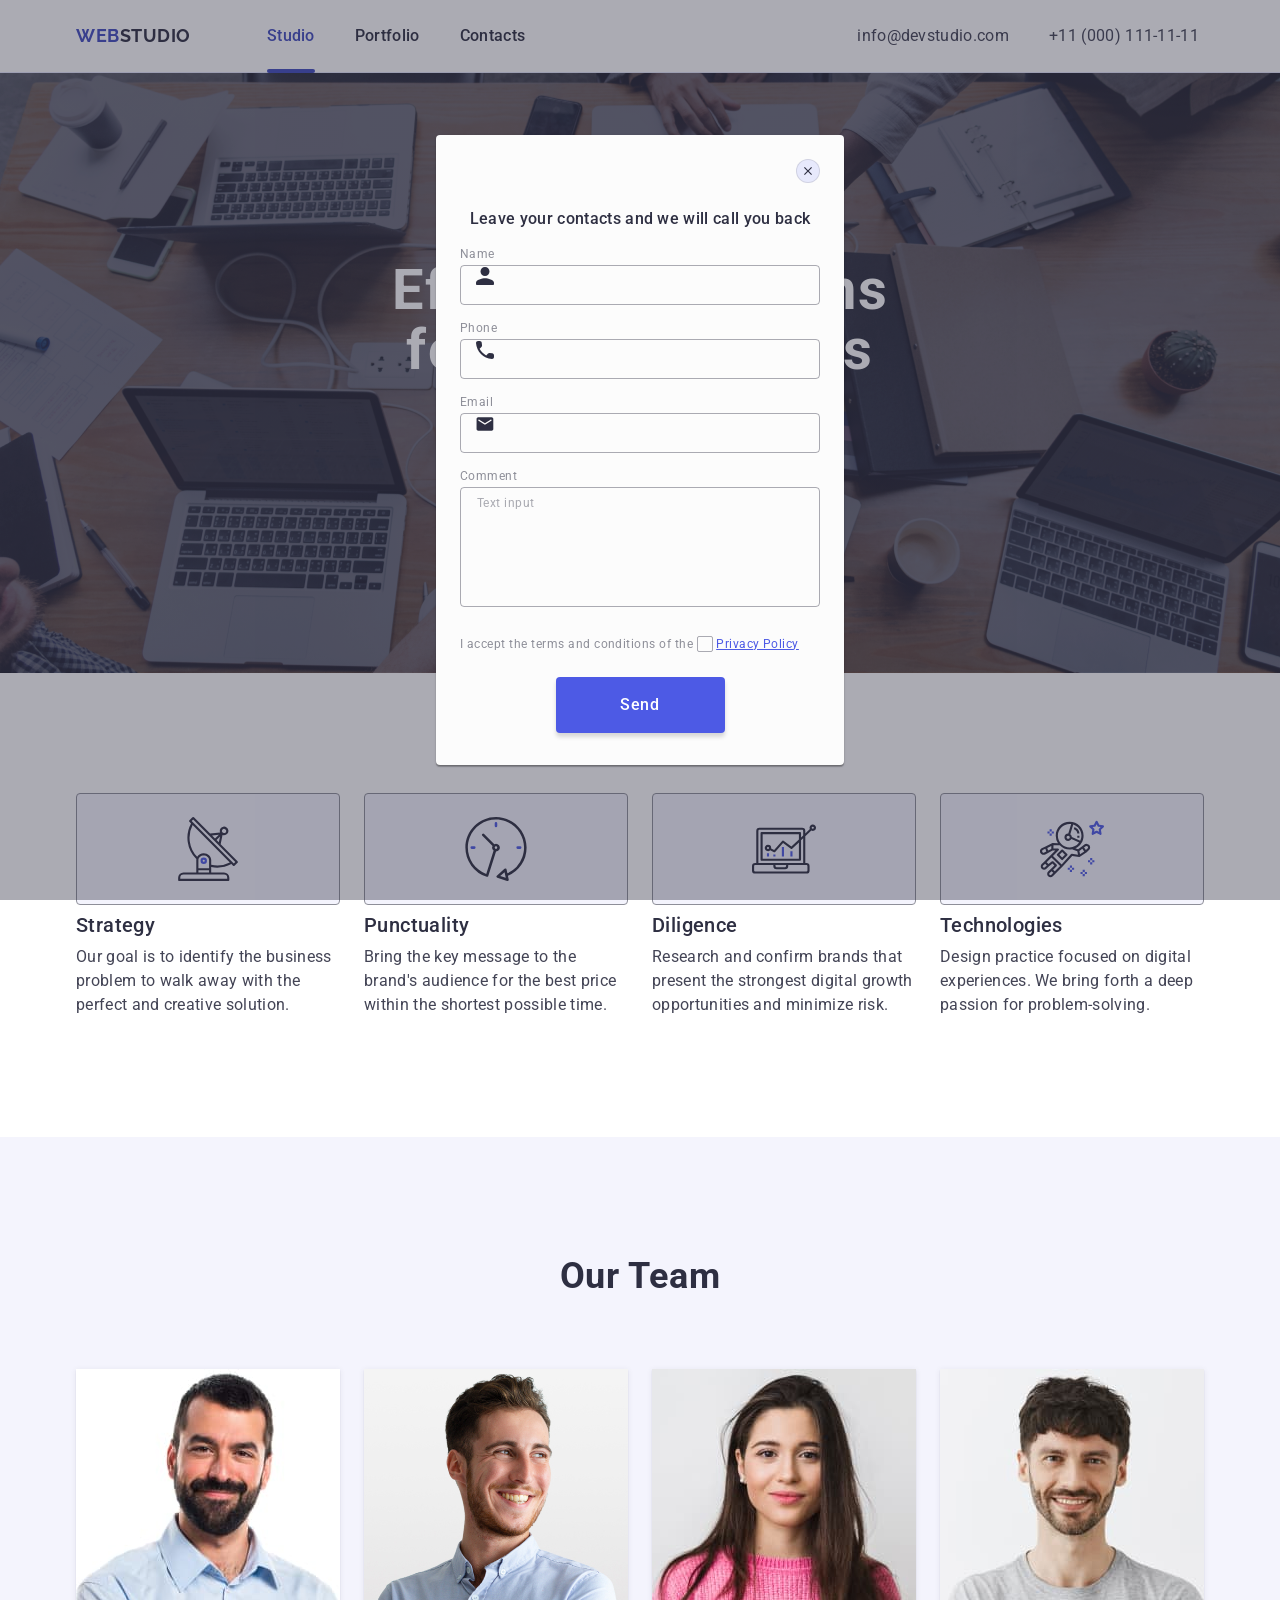
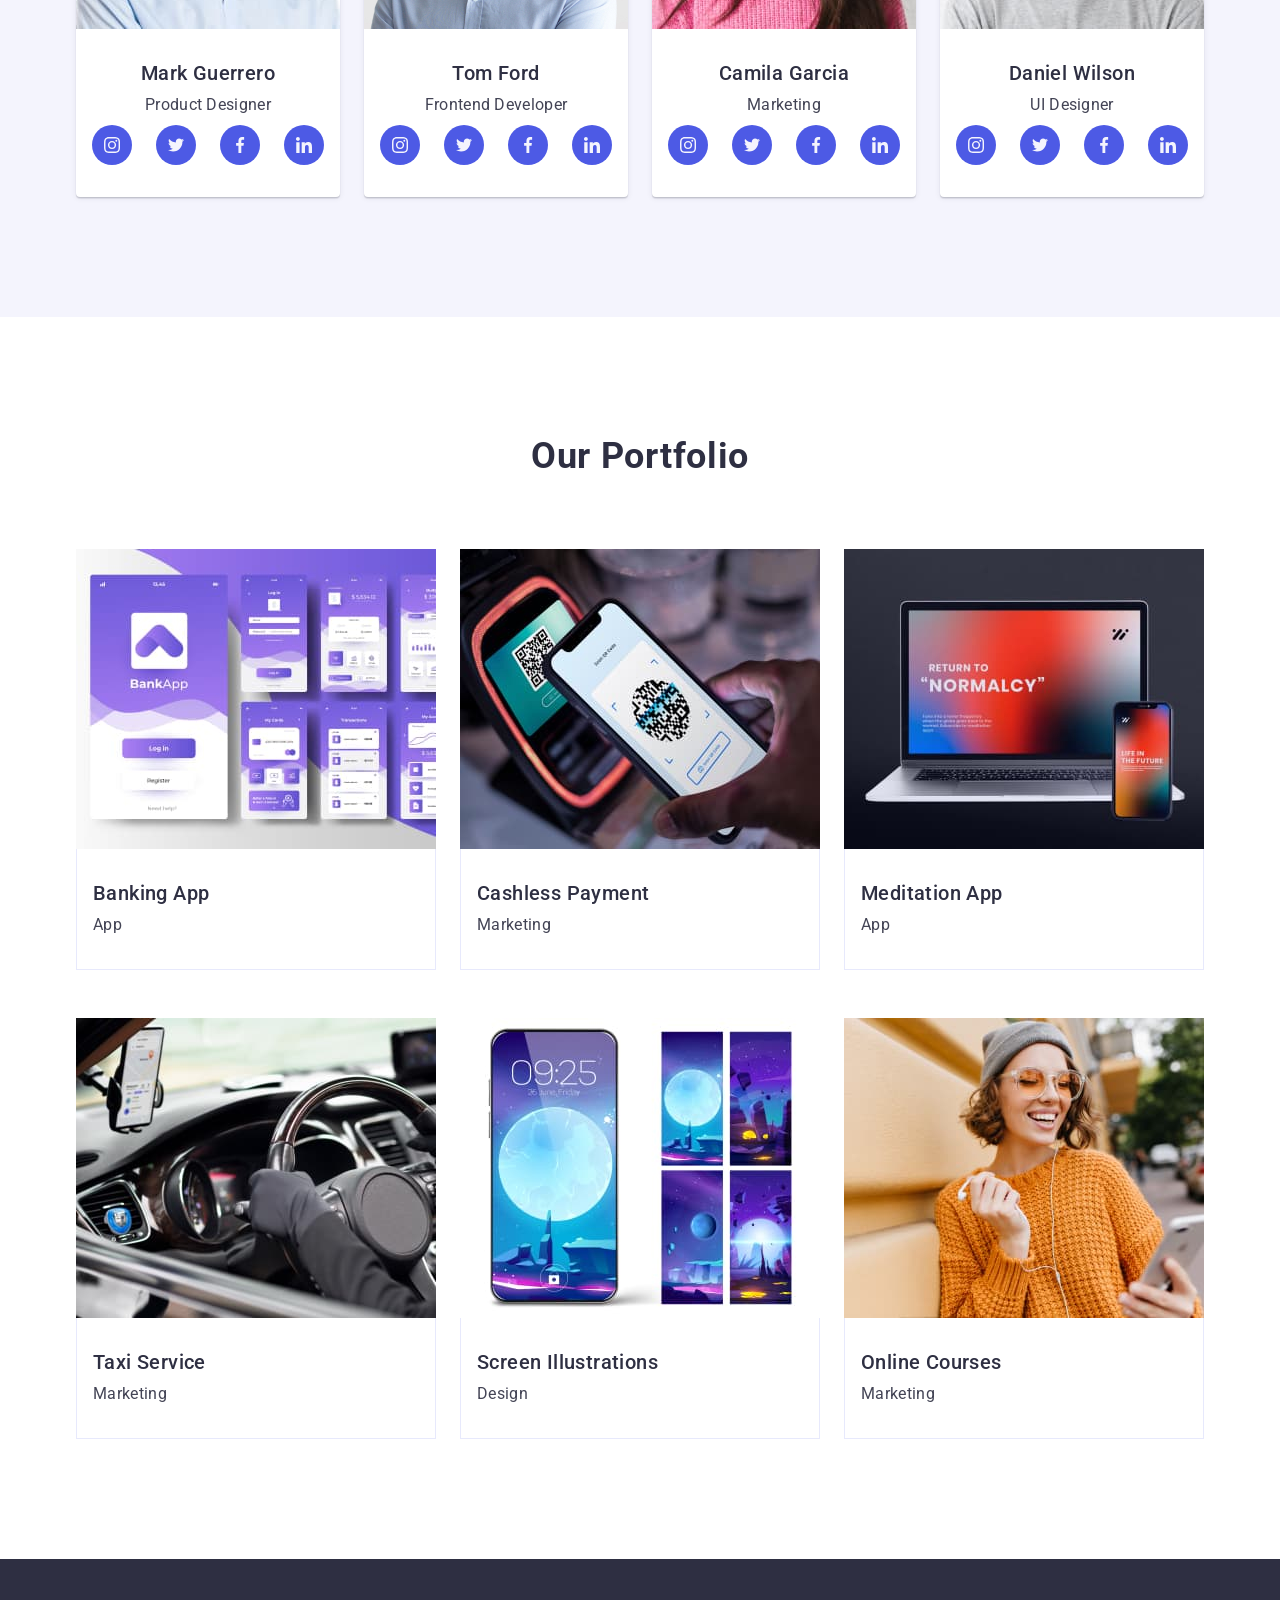
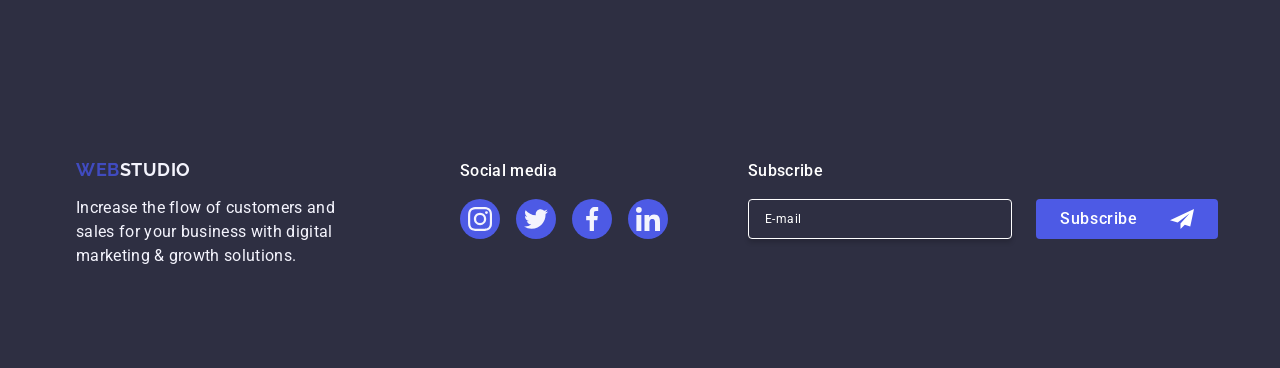
==== commit 7dfef4aa: "update_4" ====
--- a/index.html
+++ b/index.html
@@ -483,7 +483,7 @@
     </footer>
 
     <!-- Modal window -->
-    <div class="backdrop">
+    <div class="backdrop is-open">
       <div class="modal">
         <button class="modal__btn" type="button" aria-label="Modal close button">
           <svg class="modal-btn-icon" width="8" height="8">
@@ -493,63 +493,72 @@
         <p class="modal-caption">Leave your contacts and we will call you back</p>
         <form class="modal-form" name="modal">
           <div class="modal__wrapper">
+          <div class="form-field">
             <label class="form-label" for="user-name">Name</label>
-            <div class="form-field">
               <input 
               class="form-input"
               type="text" 
               id="user-name" 
               name="user-name"/>
-              <svg class="form-icon" width="12" height="12">
+              <svg class="form-icon" width="18" height="24">
                 <use href="./images/icons.svg#icon-modal-name"></use>
               </svg>
             </div>
-            <label class="form-label" for="user_phone">Phone</label>
             <div class="form-field">
+              <label class="form-label" for="user_name">Phone</label>
               <input 
               class="form-input" 
               type="tel" 
               id="user_name" 
-              name="user_phone"/>
-              <svg class="form-icon" width="13" height="13">
+              name="user_name"/>
+              <svg class="form-icon" width="18" height="24">
                 <use href="./images/icons.svg#icon-modal-phone"></use>
               </svg>
             </div>
-            <label class="form-label" for="user_email">Email</label>
+            
             <div class="form-field">
+              <label class="form-label" for="user_email">Email</label>
               <input 
               class="form-input" 
               type="email" 
-              id="user_name" 
-              name="user_email"/>
-              <svg class="form-icon" width="15" height="12">
+              id="user-name" 
+              name="user-name"/>
+              <svg class="form-icon" width="18" height="24">
                 <use href="./images/icons.svg#icon-modal-email"></use>
               </svg>
             </div>
+            
             <div class="form-field">
-              <label class="form-label" for="user_message">Comment</label>
+              <label class="form-label" for="user_comment">Comment</label>
               <textarea 
               class="form-message"
               name="user-message" 
-              id="user-message" 
+              id="user-comment" 
               rows="7" 
               placeholder="Text input"></textarea>
             </div>
-            <label class="form__agreement">
-              <input class="checkbox visually-hidden" type="checkbox" name="user_agreement">
+            
+            <div class="modal-checkbox">
+            <label class="form__agreement" for="user-privacy"> I accept the terms and conditions of the 
+              <input class="checkbox visually-hidden" 
+              id="user-privacy" 
+              type="checkbox" 
+              value="true"
+              name="user_privacy">
               <span class="agreement__checkbox" width="16" height="16">
-                <svg class="agreement__icon" width="16" height="16">
+                <svg class="agreement__icon" width="10" height="8">
                 <use href="./images/icons.svg#icon-modal-checkbox"></use>
               </svg>
               </span>
-              I accept the terms and conditions of the 
               <a class="agreement__link"  href="">Privacy Policy</a>
             </input>
             </label>
+            </div>
+            
             <button class="form__btn"  type="submit">Send</button>
           </div>
         </form>
       </div>
     </div>
   </body>
-</html>
+</html>
--- a/css/styles.css
+++ b/css/styles.css
@@ -520,7 +520,7 @@
    border-radius: 4px;
    border: 1px solid #FFF;
    box-shadow: 0px 4px 4px 0px rgba(0, 0, 0, 0.15);
-   background: #2E2F42;
+   background-color: transparent;
    outline: transparent;
    color: #FFF;
    font-family: Roboto;
@@ -571,7 +571,7 @@
    left: 0;
    display: flex;
    align-items: center;
-   justify-content: center;
+   justify-content: center; 
    width: 100vw;
    height: 100vh;
    background-color: rgba(46, 47, 66, 0.4);
@@ -588,14 +588,18 @@
 }
 
 .modal {
-   position: relative;
+   position: absolute;
    width: 408px;
    min-height: 584px;
+   /* top: 50%;
+   left: 50%; */
    border-radius: 4px;
    box-shadow: 0 1px 1px 0 rgba(0, 0, 0, 0.14), 0 1px 3px 0 rgba(0, 0, 0, 0.12), 0 2px 1px 0 rgba(0, 0, 0, 0.2);
    background: #FCFCFC;
    padding: 24px;
    padding-top: 72px;
+
+   transition: transform 250ms cubic-bezier(0.4, 0, 0.2, 1);
    }
 
 .modal__btn {
@@ -630,6 +634,7 @@
 .modal__btn:focus,
 .modal__btn:hover {
    background-color: #404BBF;
+   fill: #ffffff;
    border: none;
 } 
 
@@ -644,7 +649,7 @@
    letter-spacing: 0.32px;
 }
 
-.modal-wrapper {
+.modal__wrapper {
    margin-bottom: 8px;
 }
 .form-label {
@@ -659,13 +664,15 @@
 
 .form-field {
    position: relative;
-   margin-bottom: 8px;
+   margin-bottom: 16px;
 }
 
 .form-input {
    width: 100%;
    height: 40px;
+   background-color: transparent;
    padding-left: 38px;
+   outline: transparent;
    border-radius: 4px;
    border: 1px solid #2E2F4266;
    outline: none;
@@ -697,15 +704,19 @@
 
 .form-message {
    width: 100%;
+   height: 120px;
    border-radius: 4px;
-   border: 1px solid #2E2F4266;
-   outline: none;
+   border: 1px solid rgba(46, 47, 66, 0.4);
+   outline:  transparent;
    padding: 8px 16px;
    font-family: Roboto;
    font-size: 12px;
    font-weight: 400;
-   line-height: 1.16; 
-   letter-spacing: 0.48px;
+   line-height: 1.17; 
+   letter-spacing: 0.04em;
+   color: rgba(46, 47, 66, 0.4);
+   background-color: transparent;
+   resize: none;
 
    transition: border-color 250ms cubic-bezier(0.4, 0, 0.2, 1);
 }
@@ -726,8 +737,8 @@
    font-family: Roboto;
    font-size: 12px;
    font-weight: 400;
-   line-height: 1.16;
-   letter-spacing: 0.48px;
+   line-height: 1.17;
+   letter-spacing: 0.04em;
 
    user-select: none;
 }
@@ -741,16 +752,19 @@
    opacity: 1;
 }
 
+.modal-checkbox {
+   margin-top: 24px;
+}
 .agreement__checkbox {
    display: inline-flex;
    align-items: center;
    justify-content: center;
    width: 16px;
    height: 16px;
-
+   fill: transparent;
    border-radius: 2px;
    border: 1px solid rgba(46, 47, 66, 0.40);
-
+   transition: background-color 250ms cubic-bezier(0.4, 0, 0.2, 1), border 250ms cubic-bezier(0.4, 0, 0.2, 1), fill 250ms cubic-bezier(0.4, 0, 0.2, 1);
    cursor: pointer;
 }
 
@@ -770,7 +784,7 @@
 .form__btn {
    display: block;
    min-width: 169px;
-   min-height: 56px;
+   height: 56px;
    padding: 15px 31px;
    margin-right: auto;
    margin-left: auto;
@@ -778,10 +792,11 @@
    
    background-color: #4D5AE5;
    color: #FFF;
+   font-family: "Roboto", sans-serif;
    font-size: 16px;
    font-weight: 500;
    line-height: 1.5;
-   letter-spacing: 0.64px;
+   letter-spacing: 0.04em;
       
    cursor: pointer;
 
@@ -789,7 +804,7 @@
    border-radius: 4px;
    box-shadow: 0px 4px 4px 0px rgba(0, 0, 0, 0.15);
 
-   transition: border-color 250ms cubic-bezier(0.4, 0, 0.2, 1);
+   transition: background-color 250ms cubic-bezier(0.4, 0, 0.2, 1);
 }
 
 .form__btn:focus,
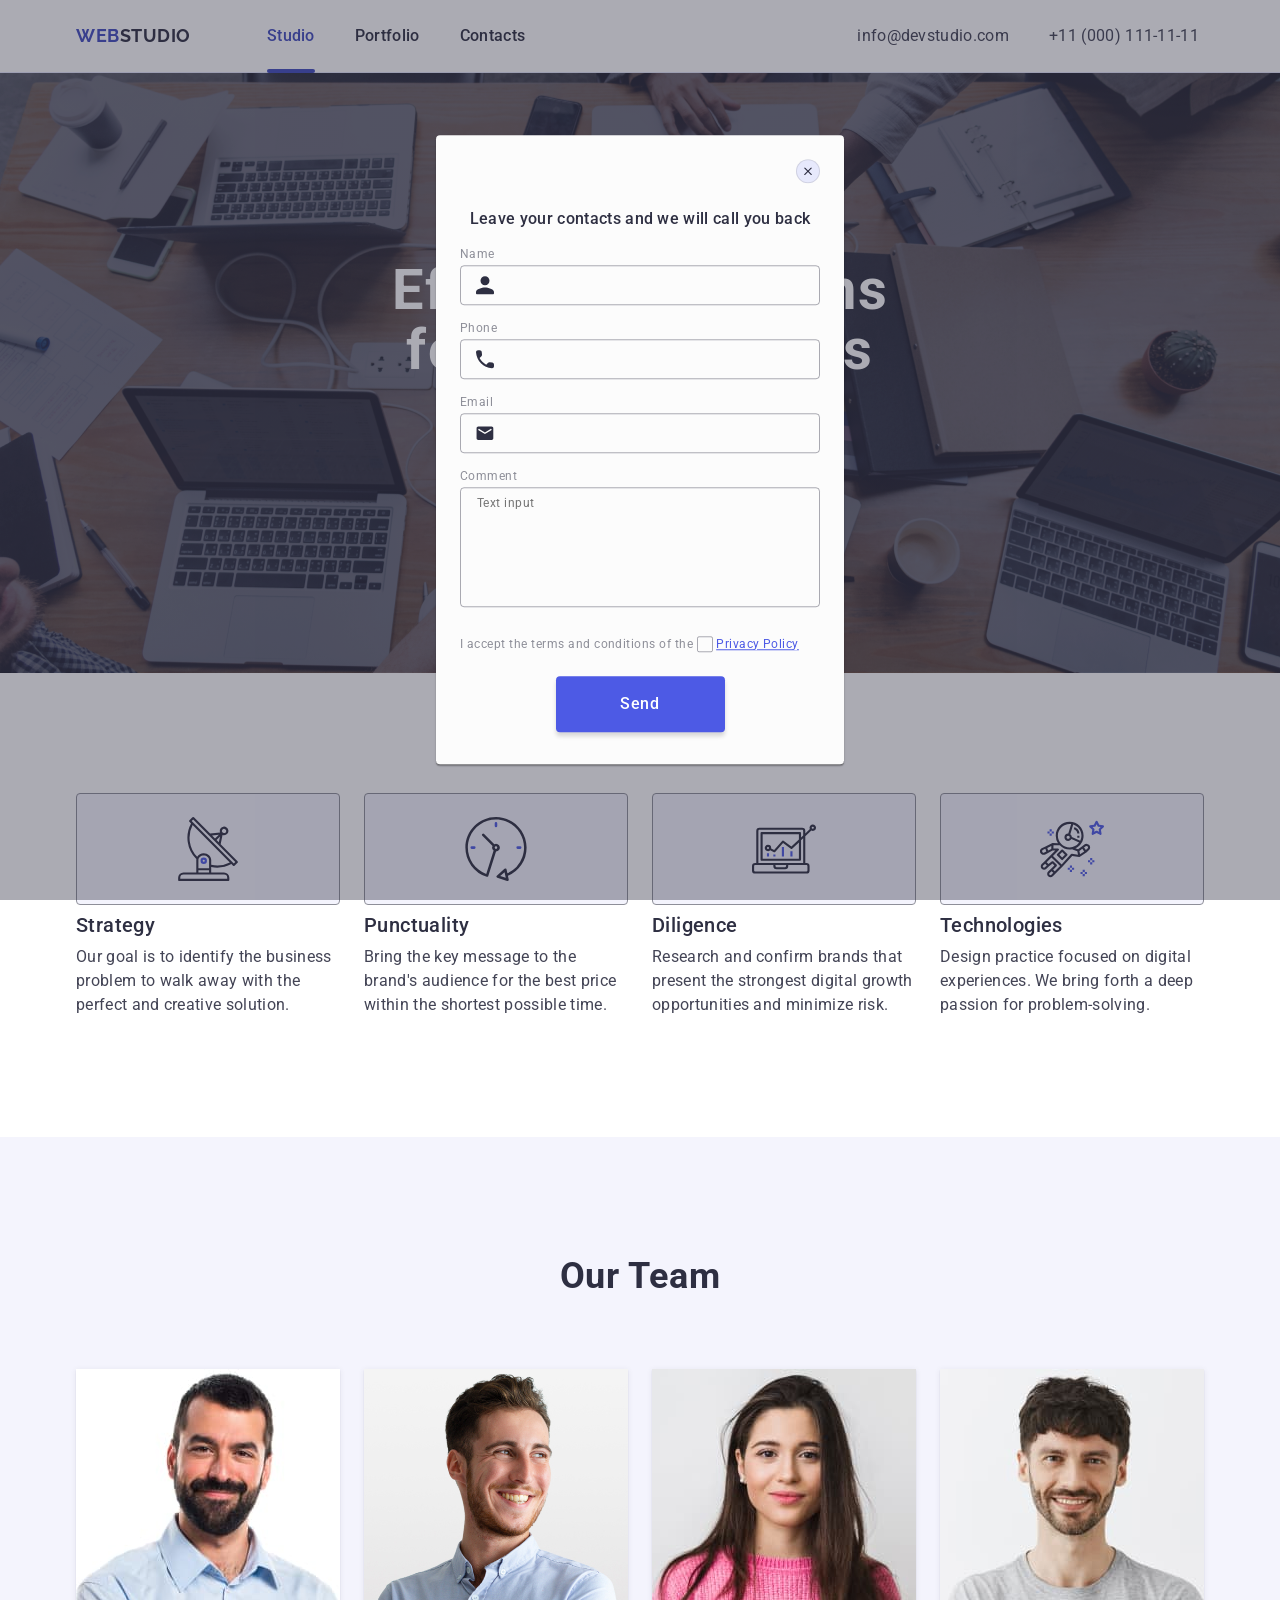
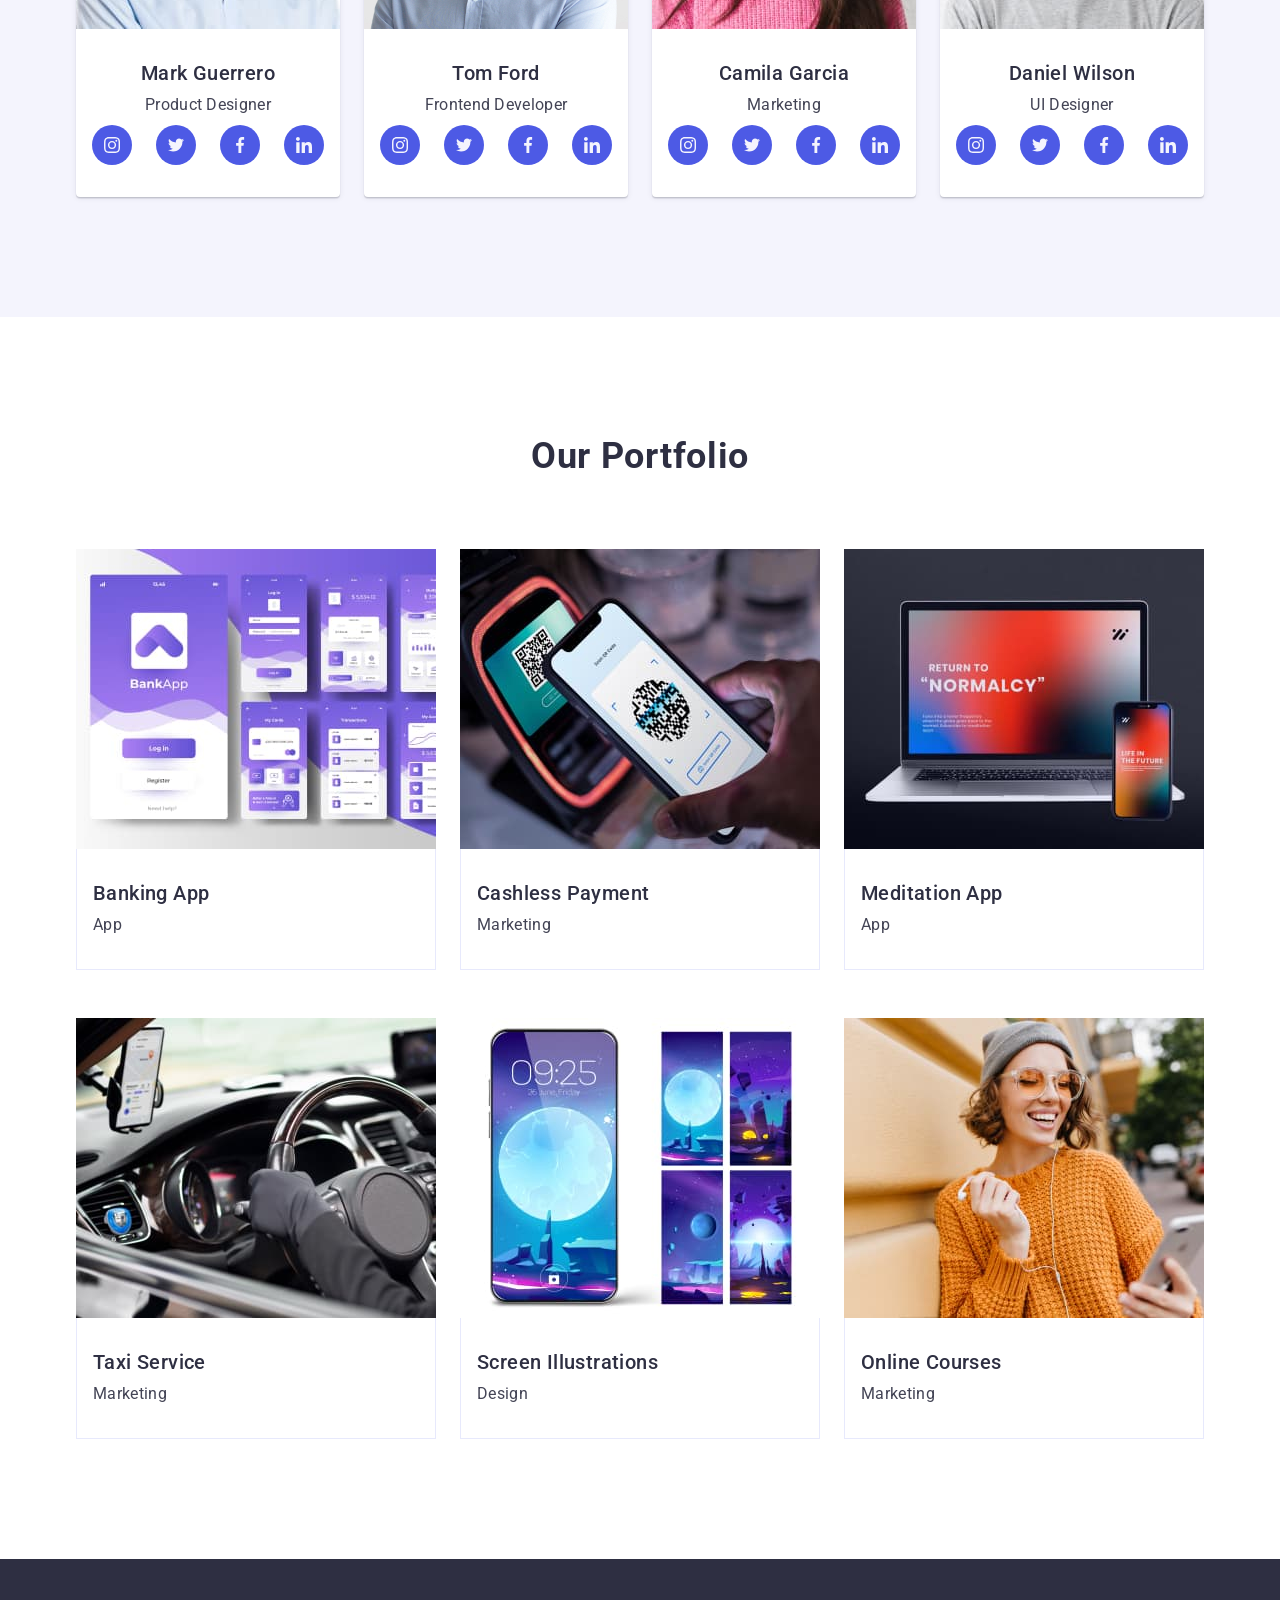
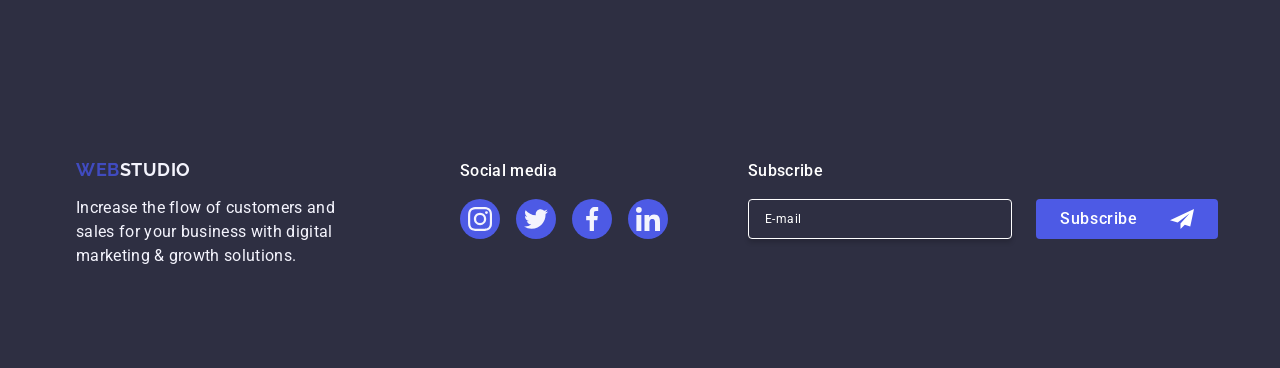
==== commit ee573073: "update_5" ====
--- a/index.html
+++ b/index.html
@@ -493,46 +493,54 @@
         <p class="modal-caption">Leave your contacts and we will call you back</p>
         <form class="modal-form" name="modal">
           <div class="modal__wrapper">
-          <div class="form-field">
-            <label class="form-label" for="user-name">Name</label>
-              <input 
-              class="form-input"
-              type="text" 
-              id="user-name" 
-              name="user-name"/>
-              <svg class="form-icon" width="18" height="24">
-                <use href="./images/icons.svg#icon-modal-name"></use>
-              </svg>
-            </div>
+            
             <div class="form-field">
-              <label class="form-label" for="user_name">Phone</label>
-              <input 
-              class="form-input" 
-              type="tel" 
-              id="user_name" 
-              name="user_name"/>
-              <svg class="form-icon" width="18" height="24">
-                <use href="./images/icons.svg#icon-modal-phone"></use>
-              </svg>
+              <label class="form-label" for="user-name">Name</label>
+              <div class="form-input-wrap">
+                <input 
+                class="form-input"
+                type="text" 
+                id="user-name" 
+                name="user-name"/>
+                  <svg class="form-icon" width="18" height="24">
+                    <use href="./images/icons.svg#icon-modal-name"></use>
+                  </svg>
+              </div>
             </div>
             
             <div class="form-field">
-              <label class="form-label" for="user_email">Email</label>
+              <label class="form-label" for="user-phone">Phone</label>
+              <div class="form-input-wrap">
+                <input 
+                class="form-input" 
+                type="tel" 
+                id="user-phone" 
+                name="user-phone"/>
+                  <svg class="form-icon" width="18" height="24">
+                    <use href="./images/icons.svg#icon-modal-phone"></use>
+                  </svg>
+              </div>
+            </div>
+            
+            <div class="form-field">
+              <label class="form-label" for="user-email">Email</label>
+              <div class="form-input-wrap">
               <input 
               class="form-input" 
               type="email" 
-              id="user-name" 
-              name="user-name"/>
+              id="user-email" 
+              name="user-email"/>
               <svg class="form-icon" width="18" height="24">
                 <use href="./images/icons.svg#icon-modal-email"></use>
               </svg>
+              </div>
             </div>
             
             <div class="form-field">
-              <label class="form-label" for="user_comment">Comment</label>
+              <label class="form-label" for="user-comment">Comment</label>
               <textarea 
-              class="form-message"
-              name="user-message" 
+              class="form-comment"
+              name="user-comment" 
               id="user-comment" 
               rows="7" 
               placeholder="Text input"></textarea>
--- a/css/styles.css
+++ b/css/styles.css
@@ -569,9 +569,6 @@
    position: fixed;
    top: 0;
    left: 0;
-   display: flex;
-   align-items: center;
-   justify-content: center; 
    width: 100vw;
    height: 100vh;
    background-color: rgba(46, 47, 66, 0.4);
@@ -591,14 +588,14 @@
    position: absolute;
    width: 408px;
    min-height: 584px;
-   /* top: 50%;
-   left: 50%; */
+   top: 50%;
+   left: 50%; 
    border-radius: 4px;
    box-shadow: 0 1px 1px 0 rgba(0, 0, 0, 0.14), 0 1px 3px 0 rgba(0, 0, 0, 0.12), 0 2px 1px 0 rgba(0, 0, 0, 0.2);
    background: #FCFCFC;
    padding: 24px;
    padding-top: 72px;
-
+   transform: translate(-50%, -50%);
    transition: transform 250ms cubic-bezier(0.4, 0, 0.2, 1);
    }
 
@@ -622,12 +619,15 @@
 }
 
 .modal-btn-icon {
-   fill: #2E2F42;
+   fill: #2E2F42; 
    transition: fill 250ms cubic-bezier(0.4, 0, 0.2, 1); 
 }
 
-.modal-btn-icon:focus,
-.modal-btn-icon:hover {
+.modal__btn:focus > .modal-btn-icon {
+   fill: #ffffff;
+}
+
+.modal__btn:hover > .modal-btn-icon {
    fill: #ffffff;
 }
 
@@ -662,7 +662,7 @@
    letter-spacing: 0.48px;
 }
 
-.form-field {
+.form-input-wrap {
    position: relative;
    margin-bottom: 16px;
 }
@@ -702,7 +702,7 @@
    fill: #4D5AE5;
 }
 
-.form-message {
+.form-comment {
    width: 100%;
    height: 120px;
    border-radius: 4px;
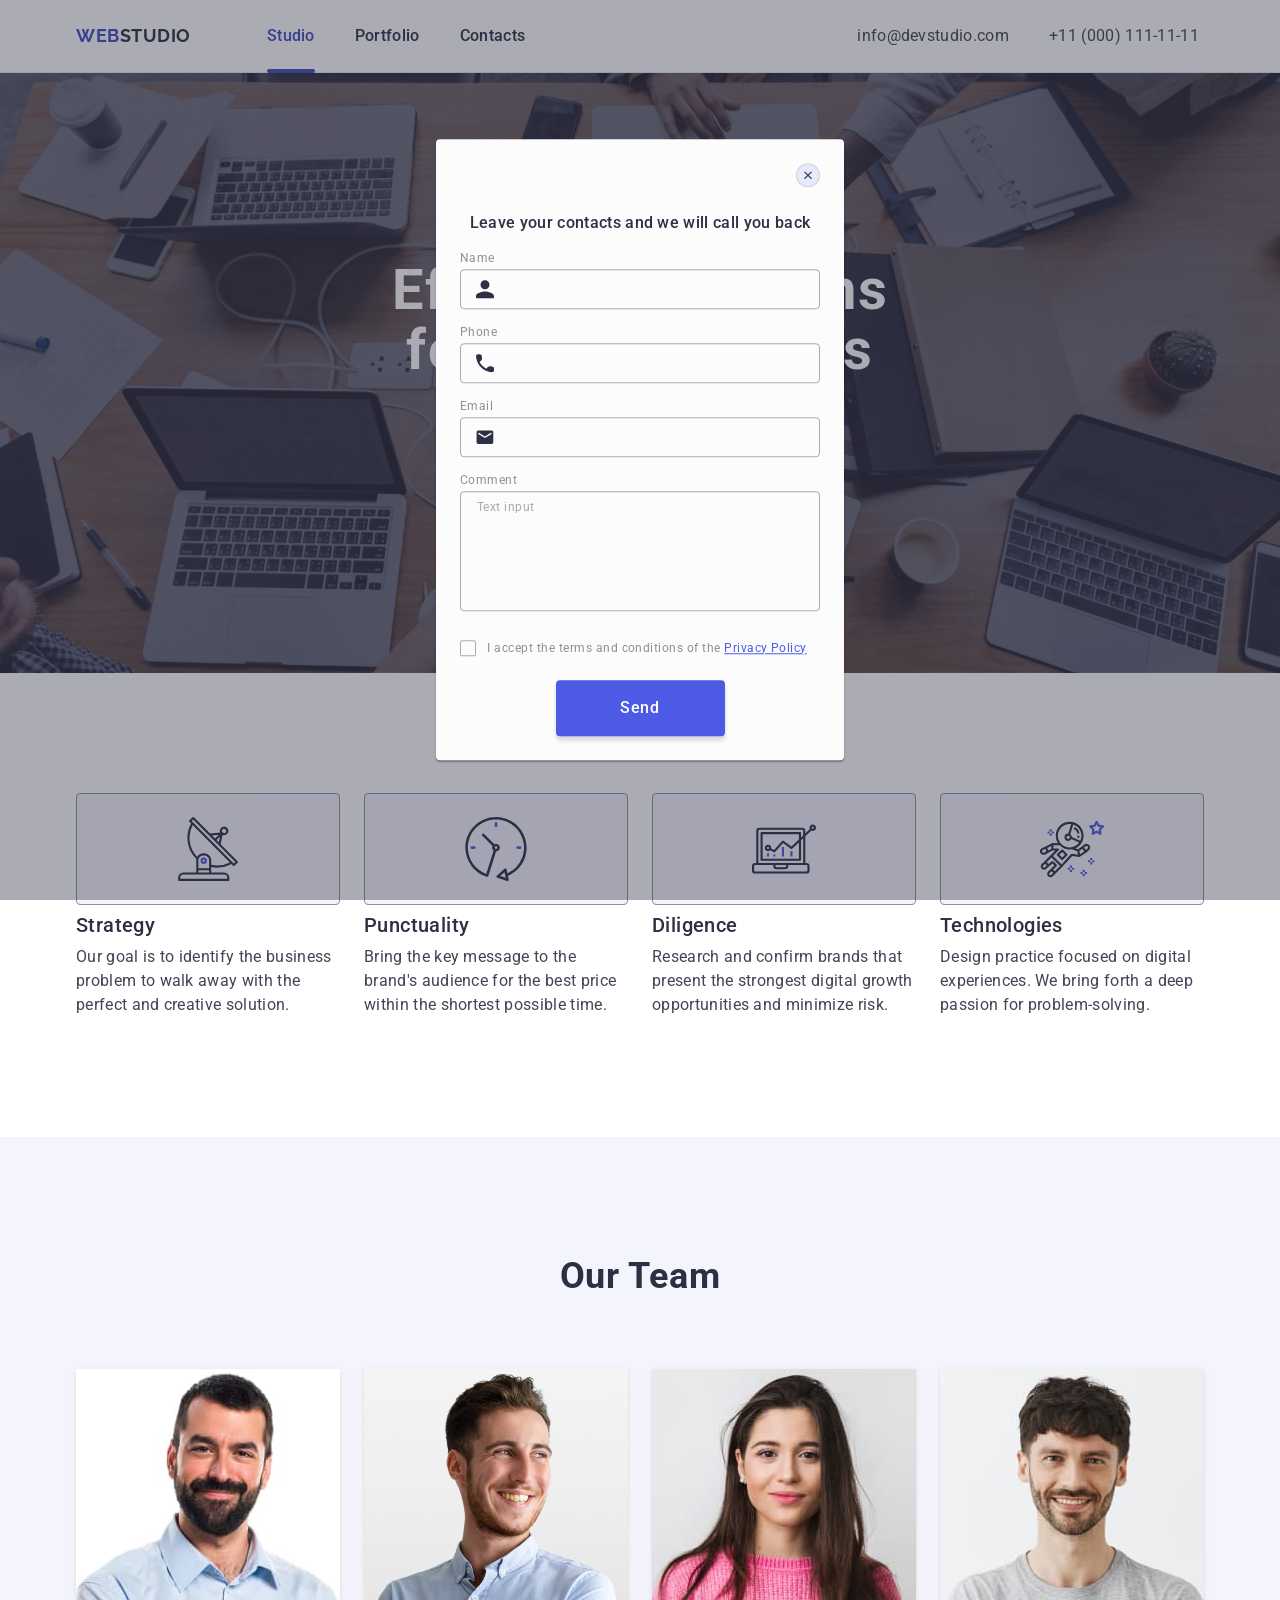
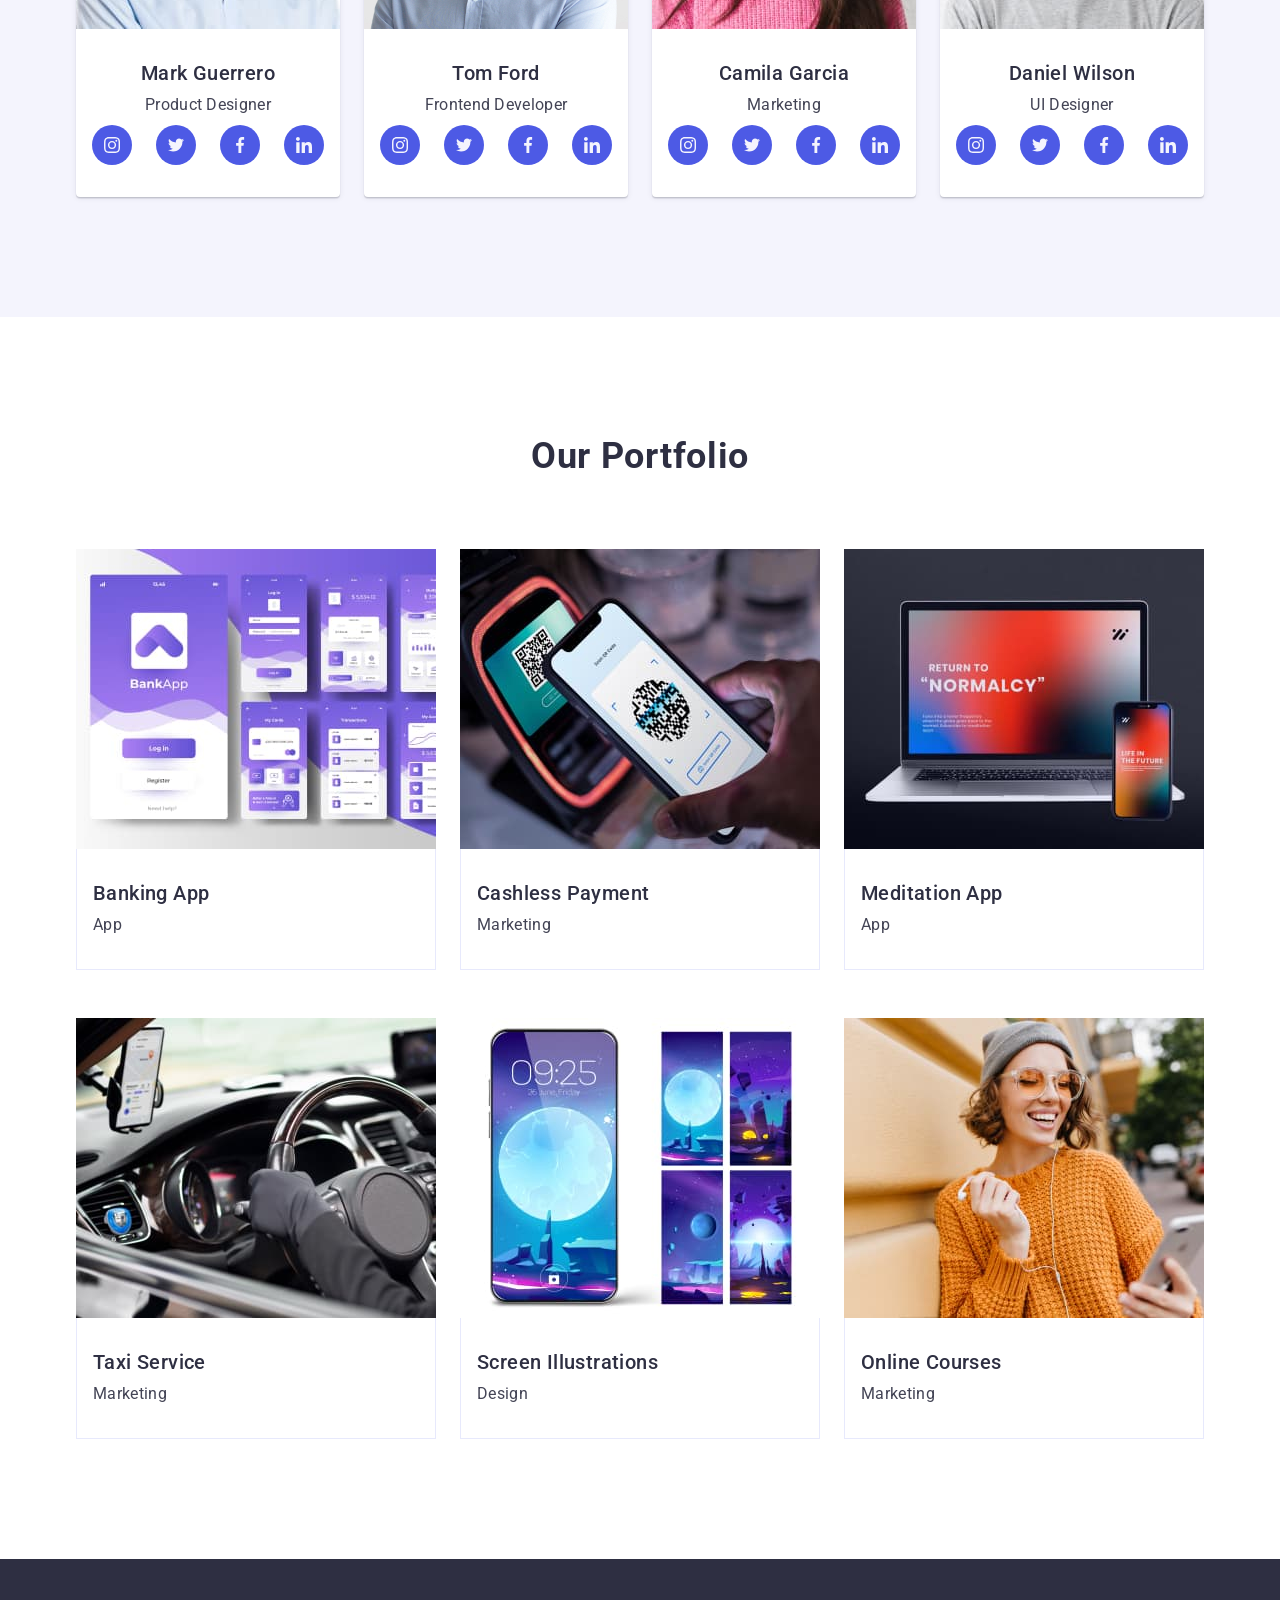
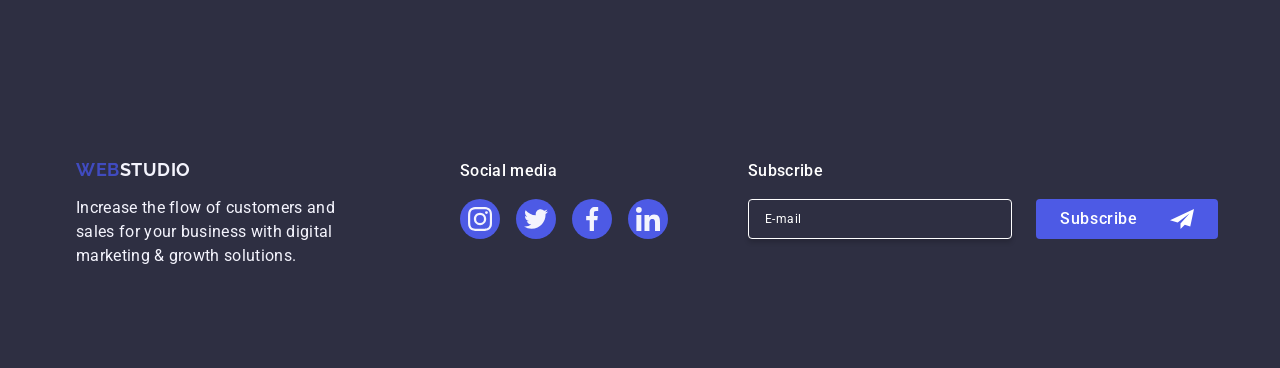
==== commit 348dd987: "update_7" ====
--- a/index.html
+++ b/index.html
@@ -493,8 +493,6 @@
         <p class="modal-caption">Leave your contacts and we will call you back</p>
         <form class="modal-form" name="modal">
           <div class="modal__wrapper">
-            
-            <div class="form-field">
               <label class="form-label" for="user-name">Name</label>
               <div class="form-input-wrap">
                 <input 
@@ -506,9 +504,8 @@
                     <use href="./images/icons.svg#icon-modal-name"></use>
                   </svg>
               </div>
-            </div>
-            
-            <div class="form-field">
+          </div>
+          <div class="modal__wrapper">
               <label class="form-label" for="user-phone">Phone</label>
               <div class="form-input-wrap">
                 <input 
@@ -520,9 +517,9 @@
                     <use href="./images/icons.svg#icon-modal-phone"></use>
                   </svg>
               </div>
-            </div>
-            
-            <div class="form-field">
+          </div>
+
+          <div class="modal__wrapper"> 
               <label class="form-label" for="user-email">Email</label>
               <div class="form-input-wrap">
               <input 
@@ -534,33 +531,31 @@
                 <use href="./images/icons.svg#icon-modal-email"></use>
               </svg>
               </div>
-            </div>
-            
-            <div class="form-field">
+          </div>   
+
+          <div class="textarea-wrapper">
               <label class="form-label" for="user-comment">Comment</label>
               <textarea 
               class="form-comment"
               name="user-comment" 
               id="user-comment" 
-              rows="7" 
               placeholder="Text input"></textarea>
-            </div>
+          </div>
             
             <div class="modal-checkbox">
-            <label class="form__agreement" for="user-privacy"> I accept the terms and conditions of the 
               <input class="checkbox visually-hidden" 
               id="user-privacy" 
               type="checkbox" 
               value="true"
               name="user_privacy">
-              <span class="agreement__checkbox" width="16" height="16">
-                <svg class="agreement__icon" width="10" height="8">
-                <use href="./images/icons.svg#icon-modal-checkbox"></use>
-              </svg>
-              </span>
+              <label class="form__agreement" for="user-privacy">
+                <span class="agreement__checkbox" width="16" height="16">
+                  <svg class="agreement__icon" width="10" height="8">
+                    <use href="./images/icons.svg#icon-modal-checkbox"></use>
+                  </svg>
+                </span> I accept the terms and conditions of the 
               <a class="agreement__link"  href="">Privacy Policy</a>
-            </input>
-            </label>
+              </label>
             </div>
             
             <button class="form__btn"  type="submit">Send</button>
--- a/css/styles.css
+++ b/css/styles.css
@@ -659,7 +659,7 @@
    font-family: Roboto;
    font-size: 12px;
    line-height: 1.17;
-   letter-spacing: 0.48px;
+   letter-spacing: 0.04em;
 }
 
 .form-input-wrap {
@@ -675,7 +675,7 @@
    outline: transparent;
    border-radius: 4px;
    border: 1px solid #2E2F4266;
-   outline: none;
+   outline: transparent;
    transition: border-color 250ms cubic-bezier(0.4, 0, 0.2, 1);
 
    font-family: Roboto;
@@ -695,13 +695,16 @@
    left: 16px;
    transform: translateY(-50%);
    fill: #2E2F42;
-   transition: fill 200ms cubic-bezier(0.4, 0, 0.2, 1);
+   transition: fill 250ms cubic-bezier(0.4, 0, 0.2, 1);
 }
 
 .form-input:focus + .form-icon {
    fill: #4D5AE5;
 }
 
+.textarea-wrapper {
+   margin-bottom: 16px;
+}
 .form-comment {
    width: 100%;
    height: 120px;
@@ -721,12 +724,16 @@
    transition: border-color 250ms cubic-bezier(0.4, 0, 0.2, 1);
 }
 
-.form-message:focus {
+.form-comment:focus {
    border-color: #4D5AE5;
 }
 
-.form-message::placeholder {
+.form-comment::placeholder {
    color: #2E2F4266;
+}
+
+.modal-checkbox {
+   margin-top: 24px;
 }
 
 .form__agreement {
@@ -743,24 +750,22 @@
    user-select: none;
 }
 
-.checkbox:checked + .agreement__checkbox {
+.checkbox:checked + .form__agreement > .agreement__checkbox {
    background-color: #404BBF;
    border-color: #404BBF;
 }
 
-.checkbox:checked + .agreement__checkbox > .agreement__icon {
+.checkbox:checked + .form__agreement > .agreement__checkbox > .agreement__icon {
    opacity: 1;
 }
 
-.modal-checkbox {
-   margin-top: 24px;
-}
 .agreement__checkbox {
    display: inline-flex;
    align-items: center;
    justify-content: center;
    width: 16px;
    height: 16px;
+   margin-right: 8px;
    fill: transparent;
    border-radius: 2px;
    border: 1px solid rgba(46, 47, 66, 0.40);
